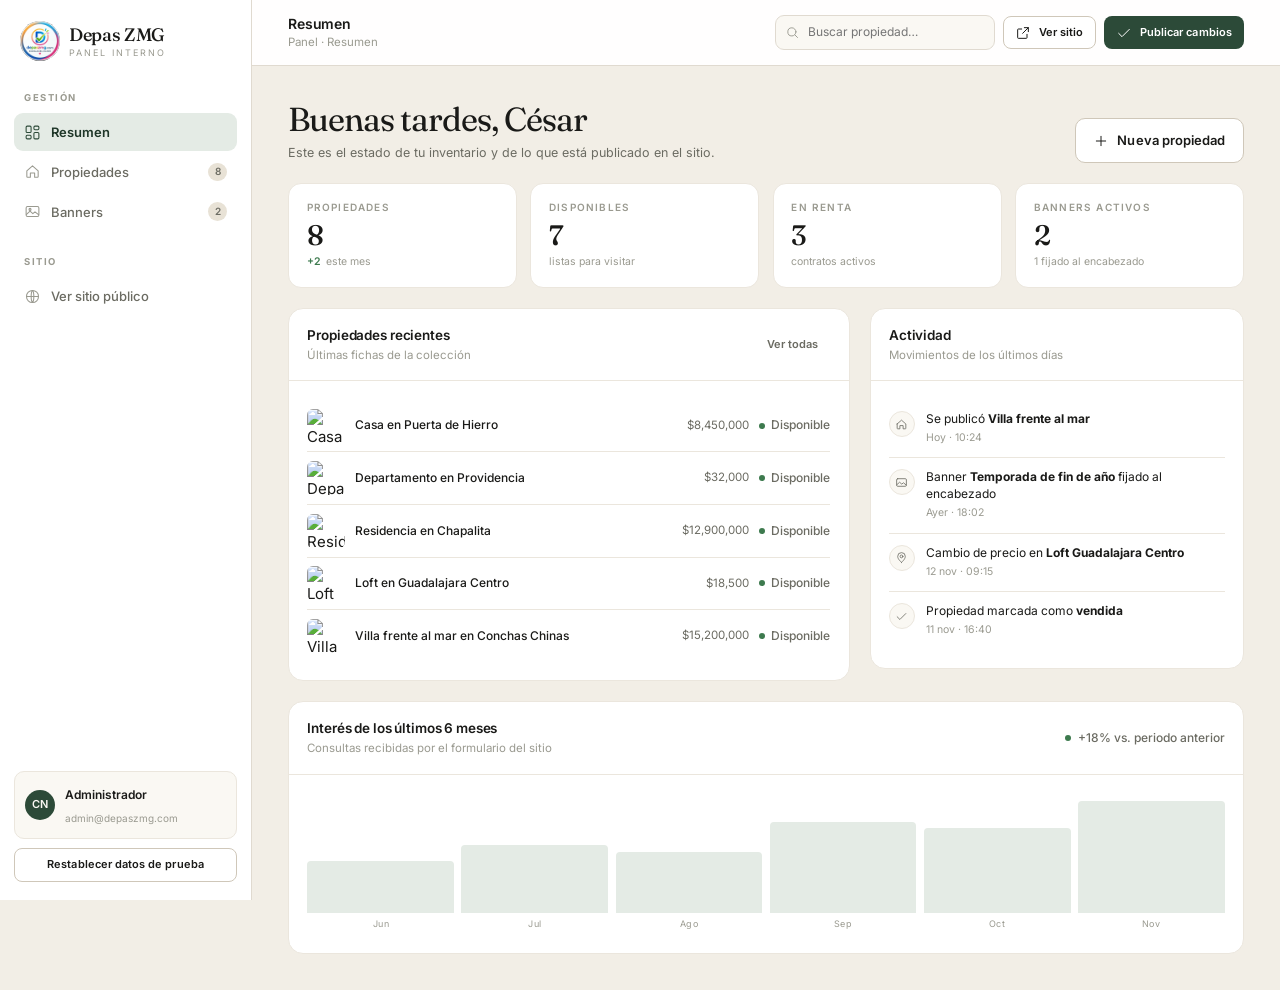
==== admin.html @ c32df0f4 "Rediseno editorial completo del sitio Depas ZMG - Nueva hoja de estilos editorial (design-system + c" ====
<!DOCTYPE html>
<html lang="es">
<head>
  <meta charset="UTF-8">
  <meta name="viewport" content="width=device-width, initial-scale=1.0">
  <title>Panel de administración — Depas ZMG</title>
  <meta name="robots" content="noindex">
  <meta name="theme-color" content="#F2EEE6">
  <link rel="icon" type="image/jpeg" href="assets/logo.jpeg">

  <link rel="preconnect" href="https://fonts.googleapis.com">
  <link rel="preconnect" href="https://fonts.gstatic.com" crossorigin>
  <link href="https://fonts.googleapis.com/css2?family=Fraunces:ital,opsz,wght@0,9..144,300..600;1,9..144,300..600&family=Inter:wght@300;400;500;600;700&display=swap" rel="stylesheet">

  <link rel="stylesheet" href="src/styles/design-system.css">
  <link rel="stylesheet" href="src/styles/components.css">
</head>
<body class="admin-body">

<div class="admin" id="admin">
  <button class="sidebar-scrim" id="sidebar-scrim" type="button" aria-label="Cerrar menú"></button>

  <aside class="sidebar">
    <div class="sidebar__brand">
      <a class="brand" href="index.html" aria-label="Depas ZMG, inicio">
        <img src="assets/logo.jpeg" alt="Logotipo Depas ZMG">
        <span class="brand__text">
          <span class="brand__name">Depas ZMG</span>
          <span class="brand__sub">Panel interno</span>
        </span>
      </a>
    </div>

    <div>
      <div class="sidebar__section-label">Gestión</div>
      <nav class="sidebar-nav" aria-label="Secciones del panel">
        <a class="sidebar-nav__link is-active" href="#resumen" data-view="resumen">
          <svg class="ico" viewBox="0 0 24 24" fill="none" stroke="currentColor" stroke-linecap="round" stroke-linejoin="round"><rect x="3" y="3" width="7" height="9" rx="1.5"/><rect x="14" y="3" width="7" height="5" rx="1.5"/><rect x="14" y="12" width="7" height="9" rx="1.5"/><rect x="3" y="16" width="7" height="5" rx="1.5"/></svg>
          Resumen
        </a>
        <a class="sidebar-nav__link" href="#propiedades" data-view="propiedades">
          <svg class="ico" viewBox="0 0 24 24" fill="none" stroke="currentColor" stroke-linecap="round" stroke-linejoin="round"><path d="M4 11 12 4l8 7v8a1 1 0 0 1-1 1h-4v-6H9v6H5a1 1 0 0 1-1-1v-8Z"/></svg>
          Propiedades
          <span class="sidebar-nav__badge" id="nav-count-props">8</span>
        </a>
        <a class="sidebar-nav__link" href="#banners" data-view="banners">
          <svg class="ico" viewBox="0 0 24 24" fill="none" stroke="currentColor" stroke-linecap="round" stroke-linejoin="round"><rect x="3" y="5" width="18" height="14" rx="2"/><path d="m3.5 16 5-4.5 4 3.5 3-2.5 5 4"/><circle cx="8.5" cy="9" r="1.4"/></svg>
          Banners
          <span class="sidebar-nav__badge" id="nav-count-banners">2</span>
        </a>
      </nav>
    </div>

    <div>
      <div class="sidebar__section-label">Sitio</div>
      <nav class="sidebar-nav" aria-label="Sitio público">
        <a class="sidebar-nav__link" href="index.html">
          <svg class="ico" viewBox="0 0 24 24" fill="none" stroke="currentColor" stroke-linecap="round" stroke-linejoin="round"><circle cx="12" cy="12" r="8.5"/><path d="M3.5 12h17M12 3.5c2.5 2.6 2.5 14.4 0 17-2.5-2.6-2.5-14.4 0-17Z"/></svg>
          Ver sitio público
        </a>
      </nav>
    </div>

    <div class="sidebar__foot">
      <div class="sidebar__user">
        <span class="sidebar__user-avatar">CN</span>
        <span>
          <span class="sidebar__user-name">Administrador</span>
          <span class="sidebar__user-mail">admin@depaszmg.com</span>
        </span>
      </div>
      <button class="btn btn--outline btn--sm btn--block" type="button" id="reset-data">Restablecer datos de prueba</button>
    </div>
  </aside>

  <div class="admin-main">
    <header class="topbar">
      <div class="topbar__left">
        <button class="sidebar-toggle" type="button" id="sidebar-toggle" aria-label="Abrir menú">
          <svg class="ico" viewBox="0 0 24 24" fill="none" stroke="currentColor" stroke-linecap="round"><path d="M4 7h16M4 12h16M4 17h16"/></svg>
        </button>
        <div>
          <div class="topbar__title" id="topbar-title">Resumen</div>
          <div class="topbar__crumb">Panel · <span id="topbar-crumb">Resumen</span></div>
        </div>
      </div>
      <div class="topbar__right">
        <label class="topbar__search">
          <svg class="ico" viewBox="0 0 24 24" fill="none" stroke="currentColor" stroke-linecap="round"><circle cx="11" cy="11" r="6.5"/><path d="m16 16 4 4"/></svg>
          <input type="search" id="global-search" placeholder="Buscar propiedad…" aria-label="Buscar propiedad">
        </label>
        <a class="btn btn--outline btn--sm" href="index.html">
          <svg class="ico" viewBox="0 0 24 24" fill="none" stroke="currentColor" stroke-linecap="round" stroke-linejoin="round"><path d="M14 4h6v6M20 4l-8.5 8.5"/><path d="M18 14v5a1 1 0 0 1-1 1H5a1 1 0 0 1-1-1V7a1 1 0 0 1 1-1h5"/></svg>
          <span class="btn__label">Ver sitio</span>
        </a>
        <button class="btn btn--primary btn--sm" type="button" id="publish-btn">
          <svg class="ico" viewBox="0 0 24 24" fill="none" stroke="currentColor" stroke-linecap="round" stroke-linejoin="round"><path d="M4 12.5 9 17.5 20 6.5"/></svg>
          <span class="btn__label">Publicar cambios</span>
        </button>
      </div>
    </header>

    <div class="admin-content">

      <!-- RESUMEN -->
      <section class="admin-view is-active" id="view-resumen">
        <div class="page-head">
          <div>
            <h1 class="page-head__title">Buenas tardes, César</h1>
            <p class="page-head__desc">Este es el estado de tu inventario y de lo que está publicado en el sitio.</p>
          </div>
          <div class="page-head__actions">
            <button class="btn btn--outline" type="button" data-open-property>
              <svg class="ico" viewBox="0 0 24 24" fill="none" stroke="currentColor" stroke-linecap="round"><path d="M12 5v14M5 12h14"/></svg>
              Nueva propiedad
            </button>
          </div>
        </div>

        <div class="kpis">
          <div class="kpi">
            <span class="kpi__label">Propiedades</span>
            <span class="kpi__value" id="kpi-total">8</span>
            <span class="kpi__meta"><span class="kpi__delta">+2</span> este mes</span>
          </div>
          <div class="kpi">
            <span class="kpi__label">Disponibles</span>
            <span class="kpi__value" id="kpi-disponibles">7</span>
            <span class="kpi__meta">listas para visitar</span>
          </div>
          <div class="kpi">
            <span class="kpi__label">En renta</span>
            <span class="kpi__value" id="kpi-renta">3</span>
            <span class="kpi__meta">contratos activos</span>
          </div>
          <div class="kpi">
            <span class="kpi__label">Banners activos</span>
            <span class="kpi__value" id="kpi-banners">2</span>
            <span class="kpi__meta" id="kpi-pinned">1 fijado al encabezado</span>
          </div>
        </div>

        <div class="admin-two-col">
          <div class="panel">
            <div class="panel__head">
              <div>
                <div class="panel__title">Propiedades recientes</div>
                <div class="panel__sub">Últimas fichas de la colección</div>
              </div>
              <button class="btn btn--ghost btn--sm" type="button" data-goto="propiedades">Ver todas</button>
            </div>
            <div class="panel__body">
              <div class="mini-list" id="resumen-props"></div>
            </div>
          </div>

          <div class="panel">
            <div class="panel__head">
              <div>
                <div class="panel__title">Actividad</div>
                <div class="panel__sub">Movimientos de los últimos días</div>
              </div>
            </div>
            <div class="panel__body">
              <div class="activity">
                <div class="activity__item">
                  <span class="activity__dot">
                    <svg class="ico" viewBox="0 0 24 24" fill="none" stroke="currentColor" stroke-linecap="round" stroke-linejoin="round"><path d="M4 11 12 4l8 7v8a1 1 0 0 1-1 1h-4v-6H9v6H5a1 1 0 0 1-1-1v-8Z"/></svg>
                  </span>
                  <div>
                    <div class="activity__text">Se publicó <strong>Villa frente al mar</strong></div>
                    <div class="activity__time">Hoy · 10:24</div>
                  </div>
                </div>
                <div class="activity__item">
                  <span class="activity__dot">
                    <svg class="ico" viewBox="0 0 24 24" fill="none" stroke="currentColor" stroke-linecap="round" stroke-linejoin="round"><rect x="3" y="5" width="18" height="14" rx="2"/><path d="m3.5 16 5-4.5 4 3.5 3-2.5 5 4"/></svg>
                  </span>
                  <div>
                    <div class="activity__text">Banner <strong>Temporada de fin de año</strong> fijado al encabezado</div>
                    <div class="activity__time">Ayer · 18:02</div>
                  </div>
                </div>
                <div class="activity__item">
                  <span class="activity__dot">
                    <svg class="ico" viewBox="0 0 24 24" fill="none" stroke="currentColor" stroke-linecap="round" stroke-linejoin="round"><path d="M12 21s7-5.5 7-11a7 7 0 1 0-14 0c0 5.5 7 11 7 11Z"/><circle cx="12" cy="10" r="2.6"/></svg>
                  </span>
                  <div>
                    <div class="activity__text">Cambio de precio en <strong>Loft Guadalajara Centro</strong></div>
                    <div class="activity__time">12 nov · 09:15</div>
                  </div>
                </div>
                <div class="activity__item">
                  <span class="activity__dot">
                    <svg class="ico" viewBox="0 0 24 24" fill="none" stroke="currentColor" stroke-linecap="round" stroke-linejoin="round"><path d="M4 12.5 9 17.5 20 6.5"/></svg>
                  </span>
                  <div>
                    <div class="activity__text">Propiedad marcada como <strong>vendida</strong></div>
                    <div class="activity__time">11 nov · 16:40</div>
                  </div>
                </div>
              </div>
            </div>
          </div>
        </div>

        <div class="panel">
          <div class="panel__head">
            <div>
              <div class="panel__title">Interés de los últimos 6 meses</div>
              <div class="panel__sub">Consultas recibidas por el formulario del sitio</div>
            </div>
            <span class="status status--disponible">+18% vs. periodo anterior</span>
          </div>
          <div class="panel__body">
            <div class="chart-wrap">
              <div class="chart" role="img" aria-label="Consultas por mes: junio 24, julio 31, agosto 28, septiembre 42, octubre 39, noviembre 51">
                <div class="chart__bar" style="height:47%"><span>Jun</span></div>
                <div class="chart__bar" style="height:61%"><span>Jul</span></div>
                <div class="chart__bar" style="height:55%"><span>Ago</span></div>
                <div class="chart__bar" style="height:82%"><span>Sep</span></div>
                <div class="chart__bar" style="height:76%"><span>Oct</span></div>
                <div class="chart__bar" style="height:100%"><span>Nov</span></div>
              </div>
            </div>
          </div>
        </div>
      </section>

      <!-- PROPIEDADES -->
      <section class="admin-view" id="view-propiedades">
        <div class="page-head">
          <div>
            <h1 class="page-head__title">Propiedades</h1>
            <p class="page-head__desc">Edita el estado y la etiqueta de cada ficha. Los cambios se reflejan en el sitio público.</p>
          </div>
          <div class="page-head__actions">
            <button class="btn btn--primary" type="button" data-open-property>
              <svg class="ico" viewBox="0 0 24 24" fill="none" stroke="currentColor" stroke-linecap="round"><path d="M12 5v14M5 12h14"/></svg>
              Nueva propiedad
            </button>
          </div>
        </div>

        <div class="panel">
          <div class="panel__head">
            <div class="table-tools">
              <div class="chips">
                <button class="chip is-active" type="button" data-prop-filter="todas">Todas</button>
                <button class="chip" type="button" data-prop-filter="venta">Venta</button>
                <button class="chip" type="button" data-prop-filter="renta">Renta</button>
                <button class="chip" type="button" data-prop-filter="disponible">Disponibles</button>
              </div>
            </div>
            <span class="panel__sub" id="props-count">8 propiedades</span>
          </div>
          <div class="panel__body panel__body--flush">
            <div class="table-wrap">
              <table class="table table--props">
                <thead>
                  <tr>
                    <th>Propiedad</th>
                    <th>Operación</th>
                    <th>Precio</th>
                    <th>Estado</th>
                    <th>Etiqueta</th>
                    <th style="text-align:right">Ficha</th>
                  </tr>
                </thead>
                <tbody id="props-table-body"></tbody>
              </table>
            </div>
          </div>
        </div>
      </section>

      <!-- BANNERS -->
      <section class="admin-view" id="view-banners">
        <div class="page-head">
          <div>
            <h1 class="page-head__title">Banners y encabezado público</h1>
            <p class="page-head__desc">Activa, etiqueta y fija banners. Solo un banner puede ocupar el encabezado del sitio al mismo tiempo.</p>
          </div>
          <div class="page-head__actions">
            <a class="btn btn--outline" href="index.html" target="_blank" rel="noopener">Ver encabezado actual</a>
          </div>
        </div>

        <div class="panel">
          <div class="panel__head">
            <div>
              <div class="panel__title">Nuevo banner</div>
              <div class="panel__sub">Se guarda como borrador inactivo hasta que lo actives</div>
            </div>
          </div>
          <div class="panel__body">
            <form id="banner-form">
              <div class="banner-form-grid">
                <label class="admin-field">
                  <span class="admin-label">Título</span>
                  <input class="input" type="text" id="banner-title" placeholder="Ej. Temporada de fin de año" required>
                </label>
                <label class="admin-field">
                  <span class="admin-label">Etiqueta</span>
                  <select class="select" id="banner-tag">
                    <option value="oferta">Oferta</option>
                    <option value="urgente">Urgente</option>
                    <option value="destacado">Destacado</option>
                  </select>
                </label>
                <label class="admin-field">
                  <span class="admin-label">Texto del enlace</span>
                  <input class="input" type="text" id="banner-cta" value="Ver propiedades">
                </label>
                <label class="admin-field admin-field--full">
                  <span class="admin-label">Subtítulo</span>
                  <input class="input" type="text" id="banner-subtitle" placeholder="Ej. Hasta 15% de descuento en propiedades seleccionadas">
                </label>
                <label class="admin-field admin-field--full">
                  <span class="admin-label">Imagen (URL)</span>
                  <input class="input" type="url" id="banner-image" placeholder="https://…">
                </label>
              </div>

              <div class="banner-form__foot">
                <div style="display:flex;gap:1.25rem;flex-wrap:wrap">
                  <label class="switch-row">
                    <span class="switch-wrap">
                      <input class="switch-input" type="checkbox" id="banner-active" checked>
                      <span class="switch"></span>
                    </span>
                    Activo
                  </label>
                  <label class="switch-row">
                    <span class="switch-wrap">
                      <input class="switch-input" type="checkbox" id="banner-pinned">
                      <span class="switch"></span>
                    </span>
                    Fijar al encabezado
                  </label>
                </div>
                <button class="btn btn--primary" type="submit">
                  <svg class="ico" viewBox="0 0 24 24" fill="none" stroke="currentColor" stroke-linecap="round"><path d="M12 5v14M5 12h14"/></svg>
                  Agregar banner
                </button>
              </div>
            </form>
          </div>
        </div>

        <div class="panel">
          <div class="panel__head">
            <div>
              <div class="panel__title">Banners de la campaña</div>
              <div class="panel__sub">El botón de encabezado sustituye al banner fijado actual</div>
            </div>
            <div class="table-tools">
              <div class="chips">
                <button class="chip is-active" type="button" data-banner-filter="todos">Todos</button>
                <button class="chip" type="button" data-banner-filter="activos">Activos</button>
                <button class="chip" type="button" data-banner-filter="inactivos">Inactivos</button>
              </div>
            </div>
          </div>
          <div class="panel__body">
            <div class="banner-list" id="banner-list"></div>
          </div>
        </div>
      </section>

    </div>
  </div>
</div>

<!-- MODAL NUEVA PROPIEDAD -->
<dialog class="modal" id="property-modal">
  <form method="dialog" id="property-form">
    <div class="modal__head">
      <div>
        <div class="modal__title">Nueva propiedad</div>
        <div class="modal__sub">Se agregará a la colección pública al guardar</div>
      </div>
      <button class="icon-btn" type="button" data-close-modal aria-label="Cerrar">
        <svg class="ico" viewBox="0 0 24 24" fill="none" stroke="currentColor" stroke-linecap="round"><path d="M6 6l12 12M18 6 6 18"/></svg>
      </button>
    </div>
    <div class="modal__body">
      <label class="admin-field admin-field--full">
        <span class="admin-label">Título</span>
        <input class="input" type="text" id="np-title" placeholder="Ej. Casa en Jardines del Moral" required>
      </label>
      <label class="admin-field">
        <span class="admin-label">Ciudad y estado</span>
        <input class="input" type="text" id="np-city" placeholder="Zapopan, Jalisco" required>
      </label>
      <label class="admin-field">
        <span class="admin-label">Colonia / zona</span>
        <input class="input" type="text" id="np-zone" placeholder="Jardines del Moral" required>
      </label>
      <label class="admin-field">
        <span class="admin-label">Operación</span>
        <select class="select" id="np-operation">
          <option value="venta">Venta</option>
          <option value="renta">Renta</option>
        </select>
      </label>
      <label class="admin-field">
        <span class="admin-label">Tipo</span>
        <select class="select" id="np-type">
          <option>Casa</option>
          <option>Departamento</option>
          <option>Loft</option>
          <option>Penthouse</option>
          <option>Villa</option>
          <option>Terreno</option>
        </select>
      </label>
      <label class="admin-field">
        <span class="admin-label">Precio (MXN)</span>
        <input class="input" type="number" id="np-price" min="0" step="1000" placeholder="4500000" required>
      </label>
      <label class="admin-field">
        <span class="admin-label">Etiqueta</span>
        <select class="select" id="np-tag">
          <option value="">Sin etiqueta</option>
          <option value="oferta">Oferta</option>
          <option value="urgente">Urgente</option>
          <option value="destacado">Destacado</option>
        </select>
      </label>
      <label class="admin-field">
        <span class="admin-label">Recámaras</span>
        <input class="input" type="number" id="np-beds" min="0" value="3">
      </label>
      <label class="admin-field">
        <span class="admin-label">Baños</span>
        <input class="input" type="number" id="np-baths" min="0" step="0.5" value="2">
      </label>
      <label class="admin-field">
        <span class="admin-label">Superficie (m²)</span>
        <input class="input" type="number" id="np-area" min="0" value="180">
      </label>
      <label class="admin-field admin-field--full">
        <span class="admin-label">Imagen principal (URL)</span>
        <input class="input" type="url" id="np-image" placeholder="https://images.unsplash.com/…">
      </label>
    </div>
    <div class="modal__foot">
      <button class="btn btn--outline" type="button" data-close-modal>Cancelar</button>
      <button class="btn btn--primary" type="submit">Guardar propiedad</button>
    </div>
  </form>
</dialog>

<div class="toast-stack" id="toasts" aria-live="polite"></div>

<script src="src/js/store.js"></script>
<script src="src/js/admin.js"></script>
</body>
</html>
---- src/styles/design-system.css ----
/* ===================================================================
   MODERN REAL ESTATE WEB APP — DESIGN SYSTEM
   Editorial · Warm · Architectural
   =================================================================== */

:root {
  /* ---------- PALETTE ---------- */
  /* Ink & neutrals */
  --ink: #1A1A18;
  --ink-soft: #2E2E2A;
  --ink-muted: #6B6B62;
  --ink-faint: #9A9A90;

  /* Warm paper backgrounds */
  --paper: #FAF8F3;
  --paper-alt: #F2EEE6;
  --paper-deep: #E8E2D6;
  --white: #FFFFFF;

  /* Forest — primary */
  --forest: #2C4A38;
  --forest-deep: #1E3628;
  --forest-soft: #3E5F4C;
  --forest-tint: #E4EBE5;

  /* Copper — accent */
  --copper: #B87348;
  --copper-deep: #9A5C36;
  --copper-tint: #F3E4D9;

  /* Sage — secondary */
  --sage: #9DAF98;
  --sage-tint: #E8EEE6;

  /* Status */
  --success: #3D7A4E;
  --success-tint: #E3F0E5;
  --alert: #B44A3A;
  --alert-tint: #F6E3DF;
  --warning: #C98A2E;
  --warning-tint: #FAEEDA;

  /* Lines */
  --line: #E0DAD0;
  --line-soft: #EBE6DD;
  --line-strong: #CFC7B9;

  /* ---------- TYPOGRAPHY ---------- */
  --font-display: 'Fraunces', 'Iowan Old Style', Georgia, serif;
  --font-sans: 'Inter', -apple-system, BlinkMacSystemFont, 'Segoe UI', Roboto, sans-serif;
  --font-mono: 'JetBrains Mono', 'SF Mono', monospace;

  /* Fluid type scale */
  --text-xs: 0.6875rem;    /* 11 */
  --text-sm: 0.8125rem;    /* 13 */
  --text-base: 0.9375rem;  /* 15 */
  --text-md: 1.0625rem;    /* 17 */
  --text-lg: 1.25rem;      /* 20 */
  --text-xl: 1.625rem;     /* 26 */
  --text-2xl: clamp(2rem, 3.5vw, 2.75rem);
  --text-3xl: clamp(2.75rem, 6vw, 4.5rem);
  --text-4xl: clamp(2.9rem, 6.6vw, 5.75rem);

  /* Weights */
  --w-light: 300;
  --w-regular: 400;
  --w-medium: 500;
  --w-semibold: 600;
  --w-bold: 700;
  --w-black: 900;

  /* Line heights */
  --lh-tight: 1.02;
  --lh-snug: 1.2;
  --lh-normal: 1.55;
  --lh-relaxed: 1.7;

  /* Letter spacing */
  --ls-tight: -0.03em;
  --ls-snug: -0.015em;
  --ls-normal: 0;
  --ls-wide: 0.08em;
  --ls-widest: 0.16em;

  /* ---------- SPACING ---------- */
  --space-1: 0.25rem;
  --space-2: 0.5rem;
  --space-3: 0.75rem;
  --space-4: 1rem;
  --space-5: 1.25rem;
  --space-6: 1.5rem;
  --space-8: 2rem;
  --space-10: 2.5rem;
  --space-12: 3rem;
  --space-16: 4rem;
  --space-20: 5rem;
  --space-24: 6rem;
  --space-32: 8rem;

  /* ---------- RADII ---------- */
  --radius-xs: 4px;
  --radius-sm: 8px;
  --radius-md: 12px;
  --radius-lg: 18px;
  --radius-xl: 24px;
  --radius-2xl: 32px;
  --radius-full: 999px;

  /* ---------- SHADOWS ---------- */
  --shadow-xs: 0 1px 2px rgba(26, 26, 24, 0.04);
  --shadow-sm: 0 2px 8px rgba(26, 26, 24, 0.05);
  --shadow-md: 0 8px 24px rgba(26, 26, 24, 0.07);
  --shadow-lg: 0 20px 50px rgba(26, 26, 24, 0.10);
  --shadow-float: 0 32px 80px rgba(26, 26, 24, 0.14);

  /* ---------- MOTION ---------- */
  --ease-out: cubic-bezier(0.22, 1, 0.36, 1);
  --ease-in-out: cubic-bezier(0.65, 0, 0.35, 1);
  --dur-fast: 160ms;
  --dur-base: 280ms;
  --dur-slow: 520ms;
  --dur-hero: 900ms;

  /* ---------- LAYOUT ---------- */
  --container: 1320px;
  --container-narrow: 1080px;
  --gutter: clamp(1.25rem, 4vw, 3rem);
  --header-h: 72px;
}

/* ==================== RESET ==================== */
*, *::before, *::after {
  box-sizing: border-box;
  margin: 0;
  padding: 0;
}

html {
  font-size: 100%;
  scroll-behavior: smooth;
  -webkit-text-size-adjust: 100%;
  text-rendering: optimizeLegibility;
  -webkit-font-smoothing: antialiased;
  -moz-osx-font-smoothing: grayscale;
}

body {
  font-family: var(--font-sans);
  font-size: var(--text-base);
  font-weight: var(--w-regular);
  line-height: var(--lh-normal);
  color: var(--ink);
  background: var(--paper);
  overflow-x: clip;
}

img, video, svg {
  display: block;
  max-width: 100%;
  height: auto;
}

button {
  font: inherit;
  color: inherit;
  background: none;
  border: none;
  cursor: pointer;
}

a {
  color: inherit;
  text-decoration: none;
}

input, select, textarea {
  font: inherit;
  color: inherit;
}

ul, ol { list-style: none; }

::selection {
  background: var(--copper);
  color: var(--paper);
}

::-webkit-scrollbar { width: 8px; height: 8px; }
::-webkit-scrollbar-track { background: var(--paper-alt); }
::-webkit-scrollbar-thumb {
  background: var(--line-strong);
  border-radius: var(--radius-full);
}
::-webkit-scrollbar-thumb:hover { background: var(--ink-muted); }

/* ==================== TYPOGRAPHY ==================== */
h1, h2, h3, h4, h5, h6 {
  font-family: var(--font-display);
  font-weight: var(--w-regular);
  line-height: var(--lh-snug);
  letter-spacing: var(--ls-snug);
  color: var(--ink);
}

h1 { font-size: var(--text-3xl); }
h2 { font-size: var(--text-2xl); }
h3 { font-size: var(--text-xl); }
h4 { font-size: var(--text-lg); }

p { max-width: 68ch; }

/* ==================== UTILITIES ==================== */
.container {
  width: 100%;
  max-width: var(--container);
  margin-inline: auto;
  padding-inline: var(--gutter);
}

.container--narrow {
  max-width: var(--container-narrow);
}

.sr-only {
  position: absolute;
  width: 1px; height: 1px;
  padding: 0; margin: -1px;
  overflow: hidden;
  clip: rect(0,0,0,0);
  white-space: nowrap;
  border: 0;
}

.eyebrow {
  display: inline-flex;
  align-items: center;
  gap: var(--space-2);
  font-family: var(--font-sans);
  font-size: var(--text-xs);
  font-weight: var(--w-semibold);
  letter-spacing: var(--ls-widest);
  text-transform: uppercase;
  color: var(--ink-muted);
}

.eyebrow::before {
  content: '';
  width: 24px;
  height: 1px;
  background: var(--copper);
}

.section {
  padding-block: clamp(3.5rem, 8vw, 7rem);
}

.section--tight {
  padding-block: clamp(2.5rem, 5vw, 4rem);
}

.divider {
  height: 1px;
  background: var(--line);
  border: 0;
}

/* Reveal on scroll */
.reveal {
  opacity: 0;
  transform: translateY(24px);
  transition:
    opacity var(--dur-slow) var(--ease-out),
    transform var(--dur-slow) var(--ease-out);
}

.reveal.is-visible {
  opacity: 1;
  transform: translateY(0);
}

@media (prefers-reduced-motion: reduce) {
  *, *::before, *::after {
    animation-duration: 0.01ms !important;
    transition-duration: 0.01ms !important;
    scroll-behavior: auto !important;
  }
  .reveal { opacity: 1; transform: none; }
}
---- src/styles/components.css ----
/* ===================================================================
   COMPONENTS — public site, admin app, property detail
   =================================================================== */

/* ==================== BUTTONS ==================== */
.btn {
  display: inline-flex;
  align-items: center;
  justify-content: center;
  gap: 0.5rem;
  font-family: var(--font-sans);
  font-size: var(--text-sm);
  font-weight: 600;
  letter-spacing: 0.005em;
  padding: 0.7rem 1.1rem;
  border-radius: 10px;
  border: 1px solid transparent;
  cursor: pointer;
  white-space: nowrap;
  transition: background var(--dur-fast) ease, color var(--dur-fast) ease,
    border-color var(--dur-fast) ease, transform var(--dur-fast) ease,
    box-shadow var(--dur-fast) ease;
}
.btn:active { transform: translateY(1px); }
.btn:focus-visible { outline: 2px solid var(--forest); outline-offset: 2px; }

.btn--primary { background: var(--forest); color: #fff; }
.btn--primary:hover { background: var(--forest-deep); }

.btn--ink { background: var(--ink); color: var(--paper); }
.btn--ink:hover { background: var(--ink-soft); }

.btn--copper { background: var(--copper); color: #fff; }
.btn--copper:hover { background: var(--copper-deep); }

.btn--outline { border-color: var(--line-strong); color: var(--ink); background: var(--white); }
.btn--outline:hover { border-color: var(--ink); }

.btn--ghost { color: var(--ink-muted); }
.btn--ghost:hover { color: var(--ink); background: var(--paper-alt); }

.btn--block { width: 100%; }
.btn--sm { padding: 0.45rem 0.7rem; font-size: var(--text-xs); border-radius: 8px; }
.btn--lg { padding: 0.9rem 1.5rem; font-size: var(--text-base); }

.btn .ico { width: 16px; height: 16px; flex: none; }

.ico { width: 18px; height: 18px; stroke-width: 1.5; flex: none; }

/* ==================== TAGS / STATUS ==================== */
.tag {
  display: inline-flex;
  align-items: center;
  gap: 0.3rem;
  padding: 0.28rem 0.55rem;
  border-radius: 6px;
  font-size: 10px;
  font-weight: 700;
  letter-spacing: 0.12em;
  text-transform: uppercase;
  line-height: 1.4;
  border: 1px solid transparent;
}
.tag--oferta { background: var(--copper); color: #fff; }
.tag--urgente { background: var(--alert); color: #fff; }
.tag--destacado { background: var(--forest); color: #fff; }
.tag--vendida { background: var(--ink); color: var(--paper); }
.tag--nueva { background: var(--warning-tint); color: #7a4d10; }
.tag--neutral { background: var(--paper-alt); color: var(--ink-muted); border-color: var(--line); }

.status {
  display: inline-flex;
  align-items: center;
  gap: 0.4rem;
  font-size: 12px;
  font-weight: 500;
  color: var(--ink-muted);
  white-space: nowrap;
}
.status::before {
  content: "";
  width: 6px;
  height: 6px;
  border-radius: 50%;
  background: var(--ink-faint);
}
.status--disponible::before { background: var(--success); }
.status--renta::before { background: var(--forest-soft); }
.status--vendida::before { background: var(--alert); }
.status--borrador::before { background: var(--ink-faint); }

/* ==================== PROMO BAR ==================== */
.promo-bar {
  background: var(--forest-deep);
  color: var(--paper);
  font-size: var(--text-xs);
  letter-spacing: 0.01em;
}
.promo-bar__inner {
  display: flex;
  align-items: center;
  justify-content: center;
  gap: 0.75rem;
  padding: 0.55rem var(--gutter);
  text-align: center;
  flex-wrap: wrap;
}
.promo-bar .tag { background: var(--copper); color: #fff; }
.promo-bar a { text-decoration: underline; text-underline-offset: 3px; opacity: 0.9; }
.promo-bar a:hover { opacity: 1; }

/* ==================== HEADER / NAV ==================== */
.site-header {
  position: sticky;
  top: 0;
  z-index: 60;
  background: rgba(250, 248, 243, 0.92);
  backdrop-filter: saturate(180%) blur(14px);
  border-bottom: 1px solid transparent;
  transition: border-color var(--dur-base) ease, background var(--dur-base) ease;
}
.site-header.is-scrolled { border-bottom-color: var(--line); }

.nav {
  display: flex;
  align-items: center;
  justify-content: space-between;
  gap: 1.5rem;
  height: var(--header-h);
}

.brand { display: inline-flex; align-items: center; gap: 0.65rem; flex: none; }
.brand img {
  width: 38px;
  height: 38px;
  object-fit: cover;
  clip-path: circle(37% at 50% 50%);
  transform: scale(1.42);
  flex: none;
}
.brand__text { display: flex; flex-direction: column; line-height: 1.05; }
.brand__name {
  font-family: var(--font-display);
  font-size: 18px;
  letter-spacing: -0.02em;
  font-weight: 500;
  color: var(--ink);
}
.brand__sub {
  font-size: 9px;
  letter-spacing: 0.22em;
  text-transform: uppercase;
  color: var(--ink-faint);
  margin-top: 3px;
}

.nav-links { display: flex; align-items: center; gap: 1.6rem; }
.nav-links a {
  font-size: 13px;
  font-weight: 500;
  color: var(--ink-muted);
  position: relative;
  padding-block: 0.4rem;
  transition: color var(--dur-fast) ease;
}
.nav-links a::after {
  content: "";
  position: absolute;
  left: 0;
  bottom: 0;
  width: 100%;
  height: 1px;
  background: var(--ink);
  transform: scaleX(0);
  transform-origin: left;
  transition: transform var(--dur-base) var(--ease-out);
}
.nav-links a:hover { color: var(--ink); }
.nav-links a:hover::after { transform: scaleX(1); }

.nav-actions { display: flex; align-items: center; gap: 0.6rem; flex: none; }
.nav-phone {
  display: inline-flex;
  align-items: center;
  gap: 0.45rem;
  font-size: 12.5px;
  font-weight: 500;
  color: var(--ink-muted);
  margin-right: 0.4rem;
}
.nav-phone:hover { color: var(--ink); }
.nav-phone .ico { width: 15px; height: 15px; }

.nav-toggle {
  display: none;
  width: 40px;
  height: 40px;
  align-items: center;
  justify-content: center;
  border: 1px solid var(--line);
  border-radius: 10px;
  background: var(--white);
}
.nav-toggle .ico { width: 20px; height: 20px; }

.mobile-panel {
  display: none;
  border-top: 1px solid var(--line);
  background: var(--paper);
  padding: 0.75rem var(--gutter) 1.25rem;
}
.mobile-panel.is-open { display: block; }
.mobile-panel a {
  display: flex;
  align-items: center;
  justify-content: space-between;
  padding: 0.85rem 0;
  border-bottom: 1px solid var(--line-soft);
  font-size: 14px;
  color: var(--ink-soft);
}
.mobile-panel .btn { margin-top: 1rem; }

/* ==================== HERO ==================== */
.hero {
  position: relative;
  padding-top: clamp(2rem, 5vw, 4rem);
  padding-bottom: clamp(2.5rem, 6vw, 5rem);
}
.hero__grid {
  display: grid;
  grid-template-columns: minmax(0, 1.02fr) minmax(0, 0.98fr);
  gap: clamp(2rem, 4vw, 4.5rem);
  align-items: center;
}
.hero__title {
  font-family: var(--font-display);
  font-size: var(--text-4xl);
  font-weight: 400;
  line-height: 0.98;
  letter-spacing: -0.035em;
  margin-top: 1.1rem;
  text-wrap: balance;
}
.hero__title em {
  font-style: italic;
  color: var(--forest);
}
.hero__lead {
  margin-top: 1.35rem;
  font-size: var(--text-md);
  line-height: 1.65;
  color: var(--ink-muted);
  max-width: 46ch;
}
.hero__meta {
  display: flex;
  align-items: center;
  gap: 1.5rem;
  margin-top: 1.75rem;
  flex-wrap: wrap;
}
.hero__meta-item { display: flex; flex-direction: column; gap: 0.1rem; }
.hero__meta-value {
  font-family: var(--font-display);
  font-size: 24px;
  font-weight: 500;
  letter-spacing: -0.02em;
}
.hero__meta-label {
  font-size: 10.5px;
  letter-spacing: 0.14em;
  text-transform: uppercase;
  color: var(--ink-faint);
}
.hero__meta-divider { width: 1px; height: 34px; background: var(--line); }

.hero__media { position: relative; }
.hero__media-frame {
  position: relative;
  overflow: hidden;
  border-radius: 22px;
  border: 1px solid var(--line);
  background: var(--paper-deep);
}
.hero__media-frame img {
  width: 100%;
  height: clamp(400px, 56vh, 600px);
  object-fit: cover;
  transition: transform 1.2s var(--ease-out);
}
.hero__media-frame:hover img { transform: scale(1.02); }
.hero__media-label {
  position: absolute;
  top: 1rem;
  left: 1rem;
  background: rgba(250, 248, 243, 0.94);
  border: 1px solid rgba(224, 218, 208, 0.8);
  padding: 0.4rem 0.7rem;
  border-radius: 999px;
  font-size: 10px;
  letter-spacing: 0.14em;
  text-transform: uppercase;
  font-weight: 600;
  color: var(--ink);
}
.hero__float {
  position: absolute;
  left: 1.25rem;
  bottom: 1.25rem;
  right: 1.25rem;
  display: flex;
  align-items: center;
  gap: 0.9rem;
  padding: 0.9rem;
  border-radius: 14px;
  background: rgba(255, 255, 255, 0.96);
  backdrop-filter: blur(10px);
  border: 1px solid rgba(224, 218, 208, 0.9);
  box-shadow: var(--shadow-md);
}
.hero__float img {
  width: 74px;
  height: 62px;
  object-fit: cover;
  border-radius: 9px;
  flex: none;
}
.hero__float-body { min-width: 0; flex: 1; }
.hero__float-eyebrow {
  font-size: 9px;
  letter-spacing: 0.12em;
  text-transform: uppercase;
  color: var(--copper);
  font-weight: 700;
  white-space: nowrap;
  overflow: hidden;
  text-overflow: ellipsis;
}
.hero__float-title {
  font-size: 13.5px;
  font-weight: 600;
  margin-top: 2px;
  overflow: hidden;
  display: -webkit-box;
  -webkit-line-clamp: 2;
  -webkit-box-orient: vertical;
}
.hero__float-price { font-size: 12.5px; color: var(--ink-muted); margin-top: 1px; }
.hero__float-arrow {
  width: 34px;
  height: 34px;
  border-radius: 50%;
  border: 1px solid var(--line);
  display: grid;
  place-items: center;
  color: var(--ink);
  flex: none;
  transition: background var(--dur-fast) ease, color var(--dur-fast) ease;
}
.hero__float:hover .hero__float-arrow { background: var(--ink); color: var(--paper); }

/* search card */
.search-card {
  margin-top: 2rem;
  background: var(--white);
  border: 1px solid var(--line);
  border-radius: 16px;
  box-shadow: var(--shadow-sm);
  overflow: hidden;
}
.search-tabs {
  display: flex;
  gap: 0.25rem;
  padding: 0.5rem 0.55rem 0;
  border-bottom: 1px solid var(--line-soft);
}
.search-tab {
  padding: 0.55rem 0.9rem 0.7rem;
  font-size: 12.5px;
  font-weight: 600;
  color: var(--ink-faint);
  border-bottom: 2px solid transparent;
  margin-bottom: -1px;
  transition: color var(--dur-fast) ease, border-color var(--dur-fast) ease;
}
.search-tab:hover { color: var(--ink-soft); }
.search-tab.is-active { color: var(--ink); border-bottom-color: var(--forest); }

.search-body { display: grid; gap: 0.6rem; padding: 0.8rem; }
.search-fields { display: grid; grid-template-columns: 1.2fr 1fr 1fr; gap: 0.5rem; }
.field {
  display: flex;
  flex-direction: column;
  gap: 0.15rem;
  padding: 0.55rem 0.7rem;
  border: 1px solid var(--line-soft);
  border-radius: 10px;
  background: var(--paper);
  transition: border-color var(--dur-fast) ease, background var(--dur-fast) ease;
  min-width: 0;
}
.field:focus-within { border-color: var(--forest); background: var(--white); }
.field__label {
  font-size: 9px;
  letter-spacing: 0.14em;
  text-transform: uppercase;
  color: var(--ink-faint);
  font-weight: 600;
}
.field__control {
  border: 0;
  background: transparent;
  font-size: 13px;
  font-weight: 500;
  color: var(--ink);
  width: 100%;
  padding: 0;
  outline: none;
}
select.field__control { appearance: none; cursor: pointer; }
.field__control::placeholder { color: var(--ink-faint); font-weight: 400; }

.search-actions { display: flex; align-items: center; justify-content: space-between; gap: 0.75rem; padding: 0 0.15rem 0.1rem; }
.search-hint { font-size: 11px; color: var(--ink-faint); }
.search-hint strong { color: var(--ink-soft); font-weight: 600; }

/* ==================== STATS STRIP ==================== */
.stats-strip {
  border-top: 1px solid var(--line);
  border-bottom: 1px solid var(--line);
}
.stats-strip__grid { display: grid; grid-template-columns: repeat(4, 1fr); }
.stat-cell {
  padding: 1.5rem 1.25rem;
  border-right: 1px solid var(--line-soft);
  display: flex;
  flex-direction: column;
  gap: 0.3rem;
}
.stat-cell:last-child { border-right: 0; }
.stat-cell__value {
  font-family: var(--font-display);
  font-size: clamp(1.6rem, 2.4vw, 2.1rem);
  font-weight: 500;
  letter-spacing: -0.025em;
  line-height: 1;
}
.stat-cell__label {
  font-size: 10.5px;
  letter-spacing: 0.13em;
  text-transform: uppercase;
  color: var(--ink-faint);
}

/* ==================== SECTION HEAD ==================== */
.section-head {
  display: flex;
  align-items: flex-end;
  justify-content: space-between;
  gap: 2rem;
  margin-bottom: clamp(1.75rem, 3vw, 2.75rem);
}
.section-head__title {
  font-family: var(--font-display);
  font-size: var(--text-2xl);
  font-weight: 400;
  letter-spacing: -0.03em;
  line-height: 1.05;
  margin-top: 0.6rem;
  text-wrap: balance;
}
.section-head__desc {
  margin-top: 0.7rem;
  color: var(--ink-muted);
  font-size: var(--text-sm);
  max-width: 52ch;
}
.section-head__link {
  display: inline-flex;
  align-items: center;
  gap: 0.4rem;
  font-size: 12.5px;
  font-weight: 600;
  padding-bottom: 0.2rem;
  border-bottom: 1px solid var(--line-strong);
  transition: border-color var(--dur-fast) ease, gap var(--dur-fast) ease;
  white-space: nowrap;
}
.section-head__link:hover { border-color: var(--ink); gap: 0.6rem; }

/* ==================== FILTER CHIPS ==================== */
.chips { display: flex; flex-wrap: wrap; gap: 0.4rem; }
.chip {
  padding: 0.42rem 0.8rem;
  border-radius: 999px;
  border: 1px solid var(--line);
  background: transparent;
  font-size: 12px;
  font-weight: 500;
  color: var(--ink-muted);
  transition: all var(--dur-fast) ease;
}
.chip:hover { border-color: var(--line-strong); color: var(--ink); }
.chip.is-active { background: var(--ink); border-color: var(--ink); color: var(--paper); }

/* ==================== PROPERTY CARD ==================== */
.listing-grid {
  display: grid;
  grid-template-columns: repeat(auto-fill, minmax(310px, 1fr));
  gap: clamp(1rem, 1.8vw, 1.5rem);
}
.p-card {
  display: flex;
  flex-direction: column;
  background: var(--white);
  border: 1px solid var(--line-soft);
  border-radius: 16px;
  overflow: hidden;
  transition: border-color var(--dur-base) ease, transform var(--dur-base) var(--ease-out),
    box-shadow var(--dur-base) ease;
}
.p-card:hover {
  border-color: var(--line-strong);
  transform: translateY(-3px);
  box-shadow: var(--shadow-md);
}
.p-card__media {
  position: relative;
  aspect-ratio: 4 / 3;
  overflow: hidden;
  background: var(--paper-deep);
}
.p-card__media img {
  width: 100%;
  height: 100%;
  object-fit: cover;
  transition: transform 0.9s var(--ease-out);
}
.p-card:hover .p-card__media img { transform: scale(1.045); }
.p-card__tags {
  position: absolute;
  top: 0.7rem;
  left: 0.7rem;
  display: flex;
  gap: 0.35rem;
  flex-wrap: wrap;
}
.p-card__fav {
  position: absolute;
  top: 0.7rem;
  right: 0.7rem;
  width: 32px;
  height: 32px;
  border-radius: 50%;
  background: rgba(255, 255, 255, 0.92);
  display: grid;
  place-items: center;
  color: var(--ink-soft);
  transition: background var(--dur-fast) ease, color var(--dur-fast) ease;
}
.p-card__fav:hover { background: #fff; color: var(--alert); }
.p-card__fav.is-saved { background: var(--alert); color: #fff; }
.p-card__fav .ico { width: 15px; height: 15px; }
.p-card__status {
  position: absolute;
  bottom: 0.7rem;
  left: 0.7rem;
  background: rgba(250, 248, 243, 0.95);
  padding: 0.28rem 0.55rem;
  border-radius: 6px;
}
.p-card__body { padding: 1rem 1.1rem 1.1rem; display: flex; flex-direction: column; flex: 1; }
.p-card__kicker {
  font-size: 9.5px;
  letter-spacing: 0.15em;
  text-transform: uppercase;
  color: var(--ink-faint);
  font-weight: 600;
}
.p-card__title {
  font-family: var(--font-display);
  font-size: 18px;
  font-weight: 500;
  letter-spacing: -0.02em;
  line-height: 1.25;
  margin-top: 0.3rem;
}
.p-card__title a:hover { text-decoration: underline; text-decoration-thickness: 1px; text-underline-offset: 3px; }
.p-card__location {
  font-size: 12px;
  color: var(--ink-muted);
  margin-top: 0.25rem;
  display: flex;
  align-items: center;
  gap: 0.3rem;
}
.p-card__location .ico { width: 13px; height: 13px; color: var(--ink-faint); }
.p-card__specs {
  display: flex;
  gap: 0.85rem;
  flex-wrap: wrap;
  margin-top: 0.85rem;
  padding-top: 0.8rem;
  border-top: 1px solid var(--line-soft);
  font-size: 12px;
  color: var(--ink-muted);
}
.p-card__spec { display: inline-flex; align-items: center; gap: 0.3rem; }
.p-card__spec .ico { width: 14px; height: 14px; color: var(--ink-faint); }
.p-card__foot {
  display: flex;
  align-items: flex-end;
  justify-content: space-between;
  gap: 1rem;
  margin-top: 1rem;
  padding-top: 0.85rem;
  border-top: 1px solid var(--line-soft);
}
.p-card__price {
  font-family: var(--font-display);
  font-size: 20px;
  font-weight: 500;
  letter-spacing: -0.025em;
  line-height: 1;
}
.p-card__price small { font-family: var(--font-sans); font-size: 11px; font-weight: 400; color: var(--ink-faint); }
.p-card__cta {
  font-size: 11.5px;
  font-weight: 600;
  display: inline-flex;
  align-items: center;
  gap: 0.3rem;
  color: var(--ink-muted);
  transition: color var(--dur-fast) ease, gap var(--dur-fast) ease;
}
.p-card__cta:hover { color: var(--ink); gap: 0.5rem; }

.empty-state {
  border: 1px dashed var(--line-strong);
  border-radius: 16px;
  padding: 3.5rem 1.5rem;
  text-align: center;
  color: var(--ink-muted);
  background: var(--paper-alt);
}
.empty-state__title { font-family: var(--font-display); font-size: 22px; color: var(--ink); }
.empty-state p { margin: 0.5rem auto 1.25rem; font-size: 13px; max-width: 40ch; }

/* ==================== ZONES / BENTO ==================== */
.zones {
  display: grid;
  grid-template-columns: 1.4fr 0.85fr 0.85fr;
  grid-template-rows: repeat(2, minmax(170px, 1fr));
  gap: 10px;
}
.zone {
  position: relative;
  overflow: hidden;
  border-radius: 16px;
  background: var(--ink);
  display: block;
}
.zone--tall { grid-row: span 2; }
.zone img {
  width: 100%;
  height: 100%;
  object-fit: cover;
  opacity: 0.88;
  transition: transform 1s var(--ease-out), opacity var(--dur-base) ease;
}
.zone:hover img { transform: scale(1.04); opacity: 0.75; }
.zone__content {
  position: absolute;
  inset: auto 0 0 0;
  padding: 1.1rem;
  color: #fff;
  background: linear-gradient(to top, rgba(18, 18, 16, 0.78), rgba(18, 18, 16, 0));
}
.zone__name {
  font-family: var(--font-display);
  font-size: 19px;
  letter-spacing: -0.02em;
  font-weight: 500;
}
.zone__count { font-size: 11px; letter-spacing: 0.08em; text-transform: uppercase; opacity: 0.75; margin-top: 2px; }
.zone--tall .zone__name { font-size: clamp(24px, 3vw, 34px); }
.zone--tall .zone__content { padding: 1.5rem; }

/* ==================== VALUES / FEATURES ==================== */
.split {
  display: grid;
  grid-template-columns: minmax(0, 0.9fr) minmax(0, 1.1fr);
  gap: clamp(2rem, 5vw, 5rem);
  align-items: start;
}
.split__aside { position: sticky; top: calc(var(--header-h) + 2rem); }
.split__title {
  font-family: var(--font-display);
  font-size: var(--text-2xl);
  font-weight: 400;
  letter-spacing: -0.03em;
  line-height: 1.05;
  margin-top: 0.7rem;
  text-wrap: balance;
}
.split__lead { margin-top: 1rem; color: var(--ink-muted); font-size: var(--text-sm); line-height: 1.7; max-width: 42ch; }
.split__link { margin-top: 1.5rem; display: inline-flex; }

.value-list { display: flex; flex-direction: column; }
.value-item {
  display: grid;
  grid-template-columns: 44px 1fr;
  gap: 1.1rem;
  padding: 1.5rem 0;
  border-top: 1px solid var(--line);
}
.value-item:last-child { border-bottom: 1px solid var(--line); }
.value-item__num {
  font-family: var(--font-display);
  font-size: 15px;
  color: var(--copper);
  letter-spacing: 0.02em;
  padding-top: 3px;
}
.value-item__title { font-size: 15px; font-weight: 600; letter-spacing: -0.01em; }
.value-item__text { font-size: 13px; color: var(--ink-muted); margin-top: 0.35rem; line-height: 1.65; max-width: 52ch; }

/* ==================== CTA BAND ==================== */
.cta-band {
  background: var(--forest-deep);
  border-radius: 22px;
  overflow: hidden;
  display: grid;
  grid-template-columns: 1.15fr 0.85fr;
  align-items: stretch;
  color: var(--paper);
}
.cta-band__body {
  padding: clamp(2rem, 4vw, 3.5rem);
  display: flex;
  flex-direction: column;
  justify-content: center;
  align-items: flex-start;
}
.cta-band .eyebrow { color: rgba(250, 248, 243, 0.6); }
.cta-band .eyebrow::before { background: var(--copper); }
.cta-band__title {
  font-family: var(--font-display);
  font-size: clamp(1.9rem, 3.4vw, 2.9rem);
  font-weight: 400;
  letter-spacing: -0.03em;
  line-height: 1.05;
  margin-top: 0.85rem;
  color: var(--paper);
  text-wrap: balance;
}
.cta-band__text { margin-top: 0.9rem; font-size: 13.5px; line-height: 1.7; color: rgba(250, 248, 243, 0.72); max-width: 44ch; }
.cta-band__actions { display: flex; gap: 0.6rem; margin-top: 1.6rem; flex-wrap: wrap; }
.cta-band__actions .btn--outline { background: transparent; border-color: rgba(250, 248, 243, 0.28); color: var(--paper); }
.cta-band__actions .btn--outline:hover { border-color: var(--paper); }
.cta-band__media { position: relative; min-height: 260px; }
.cta-band__media img { position: absolute; inset: 0; width: 100%; height: 100%; object-fit: cover; }

/* ==================== FOOTER ==================== */
.site-footer {
  margin-top: clamp(3rem, 7vw, 6rem);
  background: var(--paper-alt);
  border-top: 1px solid var(--line);
  padding-block: clamp(2.5rem, 5vw, 4rem) 1.75rem;
}
.footer-grid {
  display: grid;
  grid-template-columns: 1.4fr 1fr 1fr 1.2fr;
  gap: 2.5rem;
}
.footer-brand__desc { font-size: 12.5px; color: var(--ink-muted); line-height: 1.7; margin-top: 1rem; max-width: 30ch; }
.footer-col__title {
  font-size: 10px;
  letter-spacing: 0.16em;
  text-transform: uppercase;
  color: var(--ink-faint);
  font-weight: 700;
  margin-bottom: 0.9rem;
}
.footer-col a, .footer-col li {
  display: block;
  font-size: 12.5px;
  color: var(--ink-soft);
  padding-block: 0.3rem;
  transition: color var(--dur-fast) ease;
}
.footer-col a:hover { color: var(--copper-deep); }
.footer-contact__item { display: flex; gap: 0.5rem; align-items: flex-start; font-size: 12.5px; color: var(--ink-soft); padding-block: 0.3rem; }
.footer-contact__item .ico { width: 15px; height: 15px; color: var(--ink-faint); margin-top: 2px; }
.footer-bottom {
  display: flex;
  align-items: center;
  justify-content: space-between;
  gap: 1rem;
  flex-wrap: wrap;
  margin-top: 2.5rem;
  padding-top: 1.25rem;
  border-top: 1px solid var(--line);
  font-size: 11.5px;
  color: var(--ink-faint);
}
.footer-bottom a { color: var(--ink-muted); }
.footer-bottom a:hover { color: var(--ink); }

/* ==================== PAGE HEADER (inner pages) ==================== */
.page-intro { padding-block: clamp(2rem, 4vw, 3.5rem) clamp(1.5rem, 3vw, 2.5rem); }
.crumbs { display: flex; align-items: center; gap: 0.45rem; font-size: 11.5px; color: var(--ink-faint); }
.crumbs a:hover { color: var(--ink); }
.crumbs .ico { width: 12px; height: 12px; }
.page-intro__title {
  font-family: var(--font-display);
  font-size: var(--text-3xl);
  font-weight: 400;
  letter-spacing: -0.035em;
  line-height: 1.02;
  margin-top: 0.9rem;
  text-wrap: balance;
}
.page-intro__lead { margin-top: 0.9rem; color: var(--ink-muted); font-size: var(--text-sm); max-width: 58ch; line-height: 1.7; }

/* ==================== PROPERTY DETAIL ==================== */
.pd-gallery {
  display: grid;
  grid-template-columns: 2fr 1fr;
  grid-template-rows: repeat(2, 1fr);
  gap: 10px;
  height: clamp(380px, 52vw, 560px);
}
.pd-gallery__item { overflow: hidden; border-radius: 14px; background: var(--paper-deep); position: relative; }
.pd-gallery__item:first-child { grid-row: span 2; border-radius: 18px; }
.pd-gallery__item img { width: 100%; height: 100%; object-fit: cover; transition: transform 0.9s var(--ease-out); }
.pd-gallery__item:hover img { transform: scale(1.03); }
.pd-gallery__more {
  position: absolute;
  inset: 0;
  background: rgba(18, 18, 16, 0.45);
  color: #fff;
  display: grid;
  place-items: center;
  font-size: 12px;
  font-weight: 600;
  letter-spacing: 0.04em;
  cursor: pointer;
  transition: background var(--dur-fast) ease;
}
.pd-gallery__more:hover { background: rgba(18, 18, 16, 0.6); }

.pd-layout {
  display: grid;
  grid-template-columns: minmax(0, 1fr) 360px;
  gap: clamp(2rem, 4vw, 3.5rem);
  align-items: start;
  padding-block: clamp(2rem, 4vw, 3rem) clamp(3rem, 6vw, 5rem);
}
.pd-main > * + * { margin-top: 2.25rem; }
.pd-head { display: flex; align-items: flex-start; justify-content: space-between; gap: 2rem; flex-wrap: wrap; }
.pd-head__title {
  font-family: var(--font-display);
  font-size: clamp(1.9rem, 3.2vw, 2.6rem);
  font-weight: 400;
  letter-spacing: -0.03em;
  line-height: 1.05;
  margin-top: 0.45rem;
  text-wrap: balance;
}
.pd-head__loc { display: flex; align-items: center; gap: 0.35rem; font-size: 13px; color: var(--ink-muted); margin-top: 0.6rem; }
.pd-head__loc .ico { width: 14px; height: 14px; color: var(--ink-faint); }
.pd-price { text-align: right; }
.pd-price__value {
  font-family: var(--font-display);
  font-size: clamp(1.5rem, 2.4vw, 1.9rem);
  font-weight: 500;
  letter-spacing: -0.03em;
  line-height: 1;
}
.pd-price__note { font-size: 11px; color: var(--ink-faint); margin-top: 0.35rem; }

.spec-grid {
  display: grid;
  grid-template-columns: repeat(4, 1fr);
  gap: 1px;
  background: var(--line);
  border: 1px solid var(--line);
  border-radius: 14px;
  overflow: hidden;
}
.spec-grid__item { background: var(--white); padding: 1rem 1.1rem; display: flex; flex-direction: column; gap: 0.25rem; }
.spec-grid__label { font-size: 10px; letter-spacing: 0.12em; text-transform: uppercase; color: var(--ink-faint); font-weight: 600; }
.spec-grid__value { font-size: 15px; font-weight: 500; letter-spacing: -0.01em; }

.prose h2, .block-title {
  font-family: var(--font-display);
  font-size: 22px;
  font-weight: 500;
  letter-spacing: -0.02em;
  margin-bottom: 0.75rem;
}
.prose p { font-size: 13.5px; line-height: 1.8; color: var(--ink-muted); }
.prose p + p { margin-top: 0.9rem; }

.amenities { display: grid; grid-template-columns: repeat(2, 1fr); gap: 0.55rem 1.5rem; }
.amenity { display: flex; align-items: center; gap: 0.55rem; font-size: 13px; color: var(--ink-soft); padding-block: 0.3rem; }
.amenity .ico { width: 15px; height: 15px; color: var(--forest); }

.pd-aside { position: sticky; top: calc(var(--header-h) + 1.5rem); display: flex; flex-direction: column; gap: 1rem; }
.agent-card { background: var(--white); border: 1px solid var(--line); border-radius: 16px; padding: 1.4rem; box-shadow: var(--shadow-sm); }
.agent-card__head { display: flex; align-items: center; gap: 0.8rem; padding-bottom: 1rem; border-bottom: 1px solid var(--line-soft); }
.agent-card__avatar {
  width: 46px; height: 46px; border-radius: 50%;
  background: var(--forest-tint); color: var(--forest-deep);
  display: grid; place-items: center;
  font-family: var(--font-display); font-size: 17px; font-weight: 500;
  flex: none;
}
.agent-card__name { font-size: 14px; font-weight: 600; }
.agent-card__role { font-size: 11.5px; color: var(--ink-faint); margin-top: 1px; }
.agent-card__form { display: flex; flex-direction: column; gap: 0.55rem; padding-top: 1rem; }

.input, .select, .textarea {
  width: 100%;
  border: 1px solid var(--line);
  background: var(--white);
  border-radius: 9px;
  padding: 0.6rem 0.75rem;
  font-size: 12.5px;
  color: var(--ink);
  outline: none;
  transition: border-color var(--dur-fast) ease, box-shadow var(--dur-fast) ease;
}
.input::placeholder, .textarea::placeholder { color: var(--ink-faint); }
.input:focus, .select:focus, .textarea:focus {
  border-color: var(--forest);
  box-shadow: 0 0 0 3px rgba(44, 74, 56, 0.1);
}
.textarea { resize: vertical; min-height: 84px; }
.select { appearance: none; background-image: url("data:image/svg+xml,%3Csvg xmlns='http://www.w3.org/2000/svg' width='12' height='12' viewBox='0 0 24 24' fill='none' stroke='%236B6B62' stroke-width='2'%3E%3Cpath d='M6 9l6 6 6-6'/%3E%3C/svg%3E"); background-repeat: no-repeat; background-position: right 0.65rem center; padding-right: 1.9rem; cursor: pointer; }

.form-note { font-size: 10.5px; color: var(--ink-faint); line-height: 1.5; text-align: center; }

.agent-card__contact { display: flex; gap: 0.5rem; padding-top: 0.9rem; margin-top: 0.9rem; border-top: 1px solid var(--line-soft); }
.agent-card__contact .btn { flex: 1; }

.similar { padding-block: clamp(2.5rem, 5vw, 4rem); border-top: 1px solid var(--line); }

/* ==================== ADMIN APP SHELL ==================== */
.admin-body { background: var(--paper-alt); }

.admin {
  display: grid;
  grid-template-columns: 252px minmax(0, 1fr);
  min-height: 100vh;
}
.sidebar {
  position: sticky;
  top: 0;
  height: 100vh;
  background: var(--white);
  border-right: 1px solid var(--line);
  display: flex;
  flex-direction: column;
  padding: 1.15rem 0.9rem;
  gap: 1.5rem;
  overflow-y: auto;
  z-index: 70;
}
.sidebar__brand { padding: 0.25rem 0.4rem 0; }
.sidebar__section-label {
  font-size: 9.5px;
  letter-spacing: 0.16em;
  text-transform: uppercase;
  color: var(--ink-faint);
  font-weight: 700;
  padding: 0 0.6rem;
  margin-bottom: 0.5rem;
}
.sidebar-nav { display: flex; flex-direction: column; gap: 2px; }
.sidebar-nav__link {
  display: flex;
  align-items: center;
  gap: 0.65rem;
  padding: 0.55rem 0.6rem;
  border-radius: 9px;
  font-size: 13px;
  font-weight: 500;
  color: var(--ink-muted);
  transition: background var(--dur-fast) ease, color var(--dur-fast) ease;
}
.sidebar-nav__link .ico { width: 17px; height: 17px; color: var(--ink-faint); transition: color var(--dur-fast) ease; }
.sidebar-nav__link:hover { background: var(--paper); color: var(--ink); }
.sidebar-nav__link:hover .ico { color: var(--ink-soft); }
.sidebar-nav__link.is-active { background: var(--forest-tint); color: var(--forest-deep); font-weight: 600; }
.sidebar-nav__link.is-active .ico { color: var(--forest); }
.sidebar-nav__badge {
  margin-left: auto;
  font-size: 10px;
  font-weight: 600;
  background: var(--paper-deep);
  color: var(--ink-muted);
  border-radius: 999px;
  padding: 0.1rem 0.4rem;
}
.sidebar-nav__link.is-active .sidebar-nav__badge { background: var(--white); color: var(--forest); }

.sidebar__foot { margin-top: auto; display: flex; flex-direction: column; gap: 0.6rem; }
.sidebar__user {
  display: flex;
  align-items: center;
  gap: 0.6rem;
  padding: 0.6rem;
  border: 1px solid var(--line-soft);
  border-radius: 10px;
  background: var(--paper);
}
.sidebar__user-avatar {
  width: 30px; height: 30px; border-radius: 50%;
  background: var(--forest); color: var(--paper);
  display: grid; place-items: center;
  font-size: 11px; font-weight: 600; flex: none;
}
.sidebar__user-name { font-size: 12px; font-weight: 600; line-height: 1.2; }
.sidebar__user-mail { font-size: 10px; color: var(--ink-faint); margin-top: 1px; }

.admin-main { min-width: 0; display: flex; flex-direction: column; }

.topbar {
  position: sticky;
  top: 0;
  z-index: 50;
  background: rgba(255, 255, 255, 0.94);
  backdrop-filter: blur(12px);
  border-bottom: 1px solid var(--line);
  display: flex;
  align-items: center;
  justify-content: space-between;
  gap: 1rem;
  padding: 0.8rem clamp(1rem, 3vw, 2.25rem);
  min-height: 64px;
}
.topbar__left { display: flex; align-items: center; gap: 0.75rem; min-width: 0; }
.topbar__title { font-size: 14px; font-weight: 600; letter-spacing: -0.01em; white-space: nowrap; }
.topbar__crumb { font-size: 11.5px; color: var(--ink-faint); }
.topbar__right { display: flex; align-items: center; gap: 0.5rem; flex: none; }
.topbar__search {
  position: relative;
  display: flex;
  align-items: center;
}
.topbar__search .ico { position: absolute; left: 0.65rem; width: 15px; height: 15px; color: var(--ink-faint); pointer-events: none; }
.topbar__search input {
  border: 1px solid var(--line);
  background: var(--paper);
  border-radius: 9px;
  padding: 0.45rem 0.7rem 0.45rem 2rem;
  font-size: 12px;
  width: 220px;
  outline: none;
  transition: border-color var(--dur-fast) ease, width var(--dur-fast) ease;
}
.topbar__search input:focus { border-color: var(--forest); background: var(--white); }

.sidebar-toggle {
  display: none;
  width: 36px; height: 36px;
  border: 1px solid var(--line);
  border-radius: 8px;
  background: var(--white);
  place-items: center;
}

.admin-content { padding: clamp(1.25rem, 3vw, 2.25rem); display: flex; flex-direction: column; gap: 1.25rem; }

.page-head { display: flex; align-items: flex-end; justify-content: space-between; gap: 1.5rem; flex-wrap: wrap; }
.page-head__title {
  font-family: var(--font-display);
  font-size: clamp(1.6rem, 2.6vw, 2.1rem);
  font-weight: 400;
  letter-spacing: -0.03em;
  line-height: 1.05;
}
.page-head__desc { font-size: 12.5px; color: var(--ink-muted); margin-top: 0.4rem; max-width: 60ch; }
.page-head__actions { display: flex; gap: 0.5rem; flex-wrap: wrap; }

.kpis { display: grid; grid-template-columns: repeat(4, 1fr); gap: 0.85rem; }
.kpi {
  background: var(--white);
  border: 1px solid var(--line-soft);
  border-radius: 13px;
  padding: 1rem 1.1rem;
  display: flex;
  flex-direction: column;
  gap: 0.3rem;
  min-width: 0;
}
.kpi__label { font-size: 10px; letter-spacing: 0.12em; text-transform: uppercase; color: var(--ink-faint); font-weight: 600; }
.kpi__value {
  font-family: var(--font-display);
  font-size: clamp(1.5rem, 2.2vw, 1.95rem);
  font-weight: 500;
  letter-spacing: -0.03em;
  line-height: 1.05;
}
.kpi__meta { display: flex; align-items: center; gap: 0.35rem; font-size: 10.5px; color: var(--ink-faint); }
.kpi__delta { color: var(--success); font-weight: 600; }
.kpi__delta--down { color: var(--alert); }

.panel {
  background: var(--white);
  border: 1px solid var(--line-soft);
  border-radius: 15px;
  overflow: hidden;
}
.panel__head {
  display: flex;
  align-items: center;
  justify-content: space-between;
  gap: 1rem;
  padding: 1rem 1.15rem;
  border-bottom: 1px solid var(--line-soft);
  flex-wrap: wrap;
}
.panel__title { font-size: 13.5px; font-weight: 600; letter-spacing: -0.01em; }
.panel__sub { font-size: 11.5px; color: var(--ink-faint); margin-top: 1px; }
.panel__body { padding: 1.15rem; }
.panel__body--flush { padding: 0; }

/* banner manager */
.banner-form-grid { display: grid; grid-template-columns: 1.4fr 1fr 0.9fr; gap: 0.85rem; }
.admin-field { display: flex; flex-direction: column; gap: 0.35rem; min-width: 0; }
.admin-field--full { grid-column: 1 / -1; }
.admin-label { font-size: 10px; letter-spacing: 0.12em; text-transform: uppercase; color: var(--ink-faint); font-weight: 700; }
.admin-hint { font-size: 10.5px; color: var(--ink-faint); line-height: 1.5; }

.banner-form__foot {
  display: flex;
  align-items: center;
  justify-content: space-between;
  gap: 1rem;
  margin-top: 1rem;
  padding-top: 1rem;
  border-top: 1px solid var(--line-soft);
  flex-wrap: wrap;
}

.switch-row { display: flex; align-items: center; gap: 0.55rem; font-size: 12px; color: var(--ink-soft); cursor: pointer; }
.switch {
  position: relative;
  width: 38px;
  height: 22px;
  border-radius: 999px;
  background: var(--paper-deep);
  border: 1px solid var(--line-strong);
  transition: background var(--dur-fast) ease, border-color var(--dur-fast) ease;
  flex: none;
}
.switch::after {
  content: "";
  position: absolute;
  top: 2px;
  left: 2px;
  width: 16px;
  height: 16px;
  border-radius: 50%;
  background: var(--white);
  border: 1px solid var(--line-strong);
  transition: transform var(--dur-fast) var(--ease-out), border-color var(--dur-fast) ease;
}
input:checked + .switch { background: var(--forest); border-color: var(--forest); }
input:checked + .switch::after { transform: translateX(16px); border-color: var(--forest); }
.switch-input { position: absolute; opacity: 0; width: 0; height: 0; }
.switch-wrap { position: relative; display: inline-flex; }

.banner-list { display: grid; grid-template-columns: repeat(auto-fill, minmax(280px, 1fr)); gap: 0.9rem; }
.banner-tile {
  border: 1px solid var(--line-soft);
  border-radius: 13px;
  overflow: hidden;
  background: var(--white);
  display: flex;
  flex-direction: column;
  transition: border-color var(--dur-fast) ease;
}
.banner-tile:hover { border-color: var(--line-strong); }
.banner-tile.is-off { background: var(--paper); }
.banner-tile.is-off .banner-tile__media img { filter: grayscale(1); opacity: 0.55; }
.banner-tile__media { position: relative; aspect-ratio: 16 / 9; overflow: hidden; background: var(--paper-deep); }
.banner-tile__media img { width: 100%; height: 100%; object-fit: cover; }
.banner-tile__tags { position: absolute; top: 0.55rem; left: 0.55rem; display: flex; gap: 0.3rem; }
.banner-tile__pin {
  position: absolute;
  top: 0.55rem;
  right: 0.55rem;
  background: rgba(255, 255, 255, 0.94);
  border-radius: 999px;
  padding: 0.22rem 0.5rem;
  font-size: 9.5px;
  font-weight: 700;
  letter-spacing: 0.06em;
  text-transform: uppercase;
  color: var(--forest-deep);
  display: inline-flex;
  align-items: center;
  gap: 0.25rem;
}
.banner-tile__pin .ico { width: 11px; height: 11px; }
.banner-tile__body { padding: 0.8rem 0.9rem; display: flex; flex-direction: column; gap: 0.5rem; flex: 1; }
.banner-tile__title { font-size: 13px; font-weight: 600; letter-spacing: -0.01em; line-height: 1.3; }
.banner-tile__sub { font-size: 11.5px; color: var(--ink-muted); line-height: 1.5; }
.banner-tile__foot {
  display: flex;
  align-items: center;
  justify-content: space-between;
  gap: 0.5rem;
  margin-top: auto;
  padding-top: 0.55rem;
  border-top: 1px solid var(--line-soft);
}
.icon-btn {
  width: 28px;
  height: 28px;
  border-radius: 7px;
  display: grid;
  place-items: center;
  color: var(--ink-faint);
  transition: background var(--dur-fast) ease, color var(--dur-fast) ease;
}
.icon-btn:hover { background: var(--paper-alt); color: var(--ink); }
.icon-btn--danger:hover { background: var(--alert-tint); color: var(--alert); }
.icon-btn .ico { width: 15px; height: 15px; }
.icon-btn.is-pinned { background: var(--forest-tint); color: var(--forest); }

/* admin table */
.table-tools { display: flex; align-items: center; gap: 0.4rem; flex-wrap: wrap; }
.table-wrap { overflow-x: auto; }
.table { width: 100%; border-collapse: collapse; font-size: 12.5px; min-width: 760px; }
.table--props { min-width: 620px; }
.table--props thead th, .table--props tbody td { padding-inline: 0.5rem; }
.table--props .table__prop { min-width: 190px; }
.table--props .table__thumb { width: 40px; height: 34px; }
.table--props .table select { min-width: 92px; }
.table thead th {
  text-align: left;
  font-size: 9.5px;
  letter-spacing: 0.13em;
  text-transform: uppercase;
  color: var(--ink-faint);
  font-weight: 700;
  padding: 0.6rem 1rem;
  border-bottom: 1px solid var(--line);
  background: var(--paper);
  white-space: nowrap;
}
.table tbody td { padding: 0.7rem 1rem; border-bottom: 1px solid var(--line-soft); vertical-align: middle; }
.table tbody tr:last-child td { border-bottom: 0; }
.table tbody tr:hover { background: rgba(250, 248, 243, 0.7); }
.table__prop { display: flex; align-items: center; gap: 0.65rem; min-width: 220px; }
.table__thumb { width: 46px; height: 38px; border-radius: 6px; object-fit: cover; flex: none; border: 1px solid var(--line-soft); }
.table__name { font-weight: 600; font-size: 12.5px; }
.table__place { font-size: 10.5px; color: var(--ink-faint); margin-top: 1px; }
.table__price { font-weight: 600; white-space: nowrap; }
.table select { min-width: 108px; font-size: 11.5px; padding: 0.35rem 1.6rem 0.35rem 0.5rem; }
.table .row-actions { display: flex; gap: 0.15rem; justify-content: flex-end; }

/* toast */
.toast-stack {
  position: fixed;
  right: 1.25rem;
  bottom: 1.25rem;
  z-index: 200;
  display: flex;
  flex-direction: column;
  gap: 0.5rem;
  pointer-events: none;
}
.toast {
  background: var(--ink);
  color: var(--paper);
  border-radius: 10px;
  padding: 0.7rem 0.9rem;
  font-size: 12px;
  display: flex;
  align-items: center;
  gap: 0.5rem;
  box-shadow: var(--shadow-lg);
  animation: toast-in 0.35s var(--ease-out);
  max-width: 320px;
}
.toast .ico { width: 15px; height: 15px; color: var(--sage); }
@keyframes toast-in {
  from { opacity: 0; transform: translateY(10px); }
  to { opacity: 1; transform: translateY(0); }
}

/* admin split layout for summary */
.admin-two-col { display: grid; grid-template-columns: 1.5fr 1fr; gap: 1.25rem; align-items: start; }
.activity { display: flex; flex-direction: column; }
.activity__item { display: flex; gap: 0.7rem; padding: 0.7rem 0; border-bottom: 1px solid var(--line-soft); }
.activity__item:last-child { border-bottom: 0; }
.activity__dot {
  width: 26px; height: 26px; border-radius: 50%;
  background: var(--paper); border: 1px solid var(--line-soft);
  display: grid; place-items: center; flex: none; color: var(--ink-muted);
}
.activity__dot .ico { width: 13px; height: 13px; }
.activity__text { font-size: 12px; line-height: 1.4; }
.activity__time { font-size: 10.5px; color: var(--ink-faint); margin-top: 2px; }

.mini-list { display: flex; flex-direction: column; }
.mini-list__item { display: flex; align-items: center; gap: 0.6rem; padding: 0.55rem 0; border-bottom: 1px solid var(--line-soft); }
.mini-list__item:last-child { border-bottom: 0; }
.mini-list__thumb { width: 38px; height: 34px; border-radius: 6px; object-fit: cover; flex: none; }
.mini-list__name { font-size: 12px; font-weight: 500; flex: 1; min-width: 0; white-space: nowrap; overflow: hidden; text-overflow: ellipsis; }
.mini-list__price { font-size: 11.5px; color: var(--ink-muted); white-space: nowrap; }

.sidebar-scrim { display: none; }

/* ==================== MODAL ==================== */
dialog.modal {
  border: 1px solid var(--line);
  border-radius: 16px;
  padding: 0;
  width: min(660px, calc(100vw - 2rem));
  background: var(--white);
  color: var(--ink);
  box-shadow: var(--shadow-float);
}
dialog.modal::backdrop {
  background: rgba(26, 26, 24, 0.42);
  backdrop-filter: blur(2px);
}
.modal__head {
  display: flex;
  align-items: flex-start;
  justify-content: space-between;
  gap: 1rem;
  padding: 1.05rem 1.25rem;
  border-bottom: 1px solid var(--line-soft);
}
.modal__title {
  font-family: var(--font-display);
  font-size: 1.35rem;
  font-weight: 500;
  letter-spacing: -0.02em;
}
.modal__sub { font-size: 11.5px; color: var(--ink-faint); margin-top: 2px; }
.modal__body {
  padding: 1.25rem;
  display: grid;
  grid-template-columns: 1fr 1fr;
  gap: 0.85rem;
  max-height: 68vh;
  overflow: auto;
}
.modal__foot {
  display: flex;
  justify-content: flex-end;
  gap: 0.5rem;
  padding: 0.9rem 1.25rem;
  border-top: 1px solid var(--line-soft);
  background: var(--paper);
}
@media (max-width: 640px) {
  .modal__body { grid-template-columns: 1fr; }
}

/* ==================== LIGHTBOX ==================== */
dialog.lightbox {
  width: min(1100px, 94vw);
  max-width: none;
  border: 0;
  padding: 0;
  background: transparent;
  color: #fff;
}
dialog.lightbox::backdrop { background: rgba(16, 16, 14, 0.92); }
.lightbox__img {
  width: 100%;
  max-height: 80vh;
  object-fit: contain;
  border-radius: 10px;
  background: #0e0e0c;
}
.lightbox__bar {
  display: flex;
  align-items: center;
  justify-content: space-between;
  gap: 1rem;
  padding: 0.7rem 0.2rem 0;
  font-size: 11.5px;
  letter-spacing: 0.08em;
  text-transform: uppercase;
  color: rgba(255, 255, 255, 0.65);
}
.lightbox__nav { display: flex; gap: 0.4rem; }
.lightbox__btn {
  width: 34px;
  height: 34px;
  border-radius: 50%;
  border: 1px solid rgba(255, 255, 255, 0.25);
  color: #fff;
  display: grid;
  place-items: center;
  transition: background var(--dur-fast) ease, border-color var(--dur-fast) ease;
}
.lightbox__btn:hover { background: rgba(255, 255, 255, 0.14); border-color: rgba(255, 255, 255, 0.5); }

/* ==================== ADMIN VIEWS ==================== */
.admin-view { display: none; flex-direction: column; gap: 1.25rem; }
.admin-view.is-active { display: flex; }
.chart {
  display: flex;
  align-items: flex-end;
  gap: 0.45rem;
  height: 120px;
  padding-top: 0.5rem;
}
.chart__bar {
  flex: 1;
  background: var(--forest-tint);
  border-radius: 4px 4px 0 0;
  position: relative;
  min-height: 8px;
  transition: background var(--dur-fast) ease;
}
.chart__bar:hover { background: var(--forest-soft); }
.chart__bar span {
  position: absolute;
  bottom: -18px;
  left: 0;
  right: 0;
  text-align: center;
  font-size: 9px;
  color: var(--ink-faint);
  letter-spacing: 0.04em;
}
.chart-wrap { padding-bottom: 1.35rem; }

/* ==================== RESPONSIVE ==================== */
@media (max-width: 1240px) {
  .table--props thead th:nth-child(2),
  .table--props tbody td:nth-child(2) { display: none; }
}

@media (max-width: 1180px) {
  .nav-links { gap: 1.1rem; }
  .nav-phone { display: none; }
  .hero__grid { gap: 2rem; }
  .zones { grid-template-columns: 1.2fr 1fr 1fr; }
}

@media (max-width: 1024px) {
  .admin-two-col { grid-template-columns: 1fr; }
  .pd-layout { grid-template-columns: 1fr; }
  .pd-aside { position: static; max-width: 620px; }
  .footer-grid { grid-template-columns: 1fr 1fr; gap: 2rem; }
}

@media (max-width: 900px) {
  .admin { grid-template-columns: 1fr; }
  .sidebar {
    position: fixed;
    left: 0;
    top: 0;
    width: 264px;
    transform: translateX(-102%);
    transition: transform var(--dur-base) var(--ease-out);
    box-shadow: var(--shadow-float);
  }
  .admin.is-sidebar-open .sidebar { transform: translateX(0); }
  .admin.is-sidebar-open .sidebar-scrim {
    display: block;
    position: fixed;
    inset: 0;
    background: rgba(26, 26, 24, 0.35);
    z-index: 65;
    border: 0;
  }
  .sidebar-toggle { display: grid; }
  .kpis { grid-template-columns: repeat(2, 1fr); }
}

@media (max-width: 880px) {
  .split { grid-template-columns: 1fr; }
  .split__aside { position: static; }
}

@media (max-width: 900px) {
  .nav-links { display: none; }
  .nav-toggle { display: flex; }
  .nav-actions .btn--admin { display: none; }
  .hero__grid { grid-template-columns: 1fr; }
  .hero__media { order: -1; }
  .hero__media-frame img { height: clamp(300px, 48vh, 420px); }
  .hero__title { font-size: clamp(2.6rem, 10vw, 4rem); }
  .zones { grid-template-columns: 1fr 1fr; grid-template-rows: auto; }
  .zone--tall { grid-row: span 1; grid-column: span 2; min-height: 260px; }
  .zone { min-height: 170px; }
  .cta-band { grid-template-columns: 1fr; }
  .cta-band__media { min-height: 200px; order: -1; }
  .pd-gallery { grid-template-columns: 1fr 1fr; height: auto; }
  .pd-gallery__item { aspect-ratio: 4 / 3; }
  .pd-gallery__item:first-child { grid-column: span 2; grid-row: span 1; aspect-ratio: 16 / 10; }
  .spec-grid { grid-template-columns: repeat(2, 1fr); }
}

@media (max-width: 720px) {
  :root { --header-h: 64px; }
  .search-fields { grid-template-columns: 1fr; }
  .stats-strip__grid { grid-template-columns: 1fr 1fr; }
  .stat-cell:nth-child(2) { border-right: 0; }
  .stat-cell:nth-child(1), .stat-cell:nth-child(2) { border-bottom: 1px solid var(--line-soft); }
  .section-head { flex-direction: column; align-items: flex-start; gap: 1rem; }
  .banner-form-grid { grid-template-columns: 1fr; }
  .brand__sub { display: none; }
  .topbar__search { display: none; }
  .topbar__crumb { display: none; }
  .topbar__title { font-size: 13px; }
  .topbar { padding-inline: 1rem; gap: 0.5rem; }
  .topbar__right { gap: 0.35rem; }
  .topbar__right .btn__label { display: none; }
  .topbar__right .btn { padding: 0.5rem 0.6rem; }
  .page-head { align-items: flex-start; flex-direction: column; }
  .footer-grid { grid-template-columns: 1fr; }
  .pd-head { flex-direction: column; gap: 1rem; }
  .pd-price { text-align: left; }
  .amenities { grid-template-columns: 1fr; }
  .hero__float { left: 0.7rem; right: 0.7rem; bottom: 0.7rem; padding: 0.7rem; }
  .hero__float img { width: 58px; height: 52px; }
}

@media (max-width: 420px) {
  .kpis { grid-template-columns: 1fr; }
  .listings-toolbar { width: 100%; }
  .hero__meta { gap: 1rem; }
  .hero__meta-divider { display: none; }
}
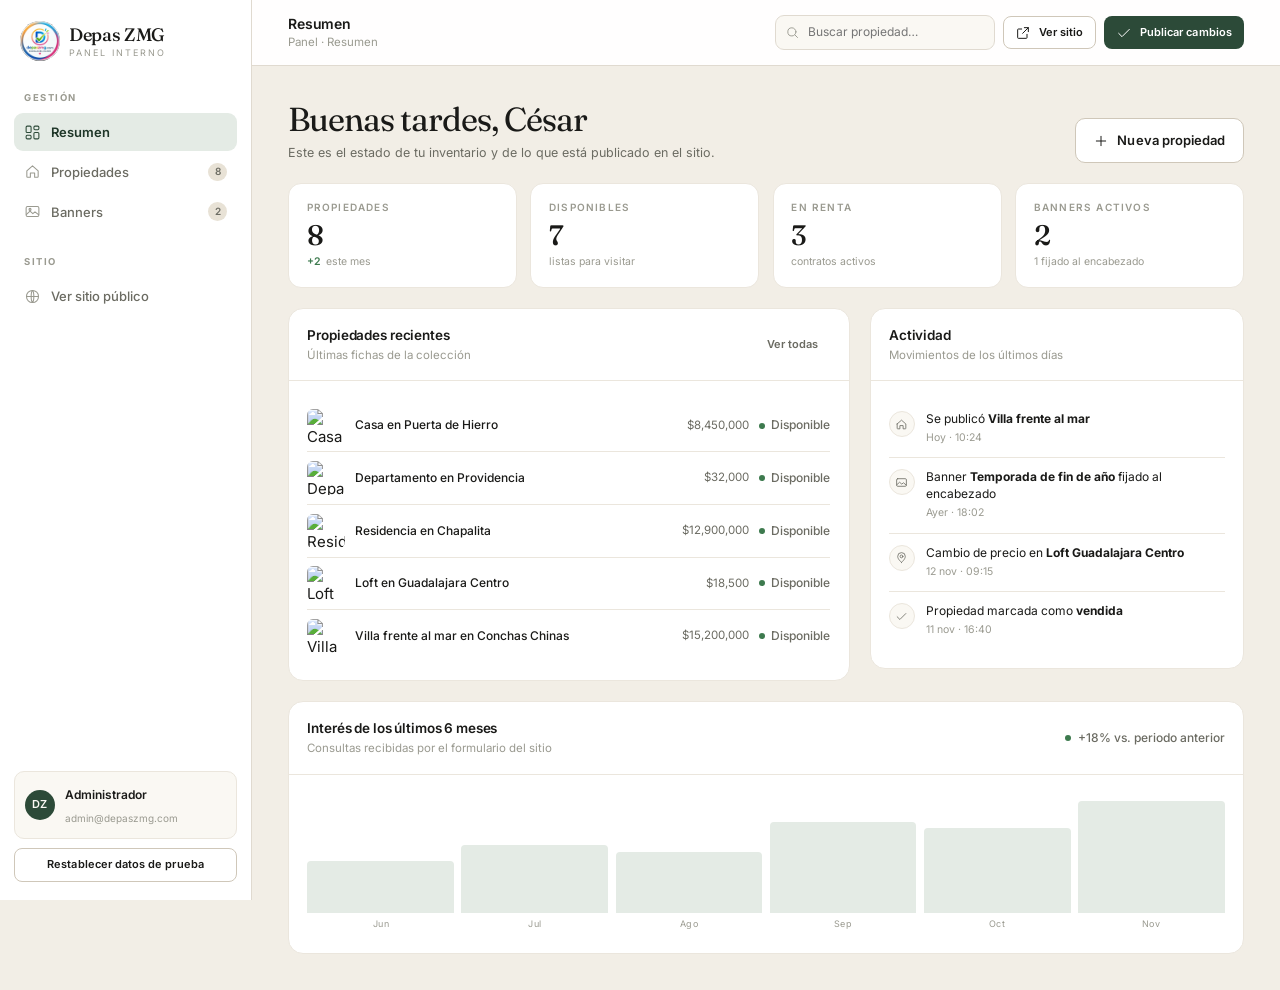
==== commit 2c090849: "Corrige iniciales de marca en avatar de asesor y sidebar" ====
--- a/admin.html
+++ b/admin.html
@@ -63,7 +63,7 @@
 
     <div class="sidebar__foot">
       <div class="sidebar__user">
-        <span class="sidebar__user-avatar">CN</span>
+        <span class="sidebar__user-avatar">DZ</span>
         <span>
           <span class="sidebar__user-name">Administrador</span>
           <span class="sidebar__user-mail">admin@depaszmg.com</span>
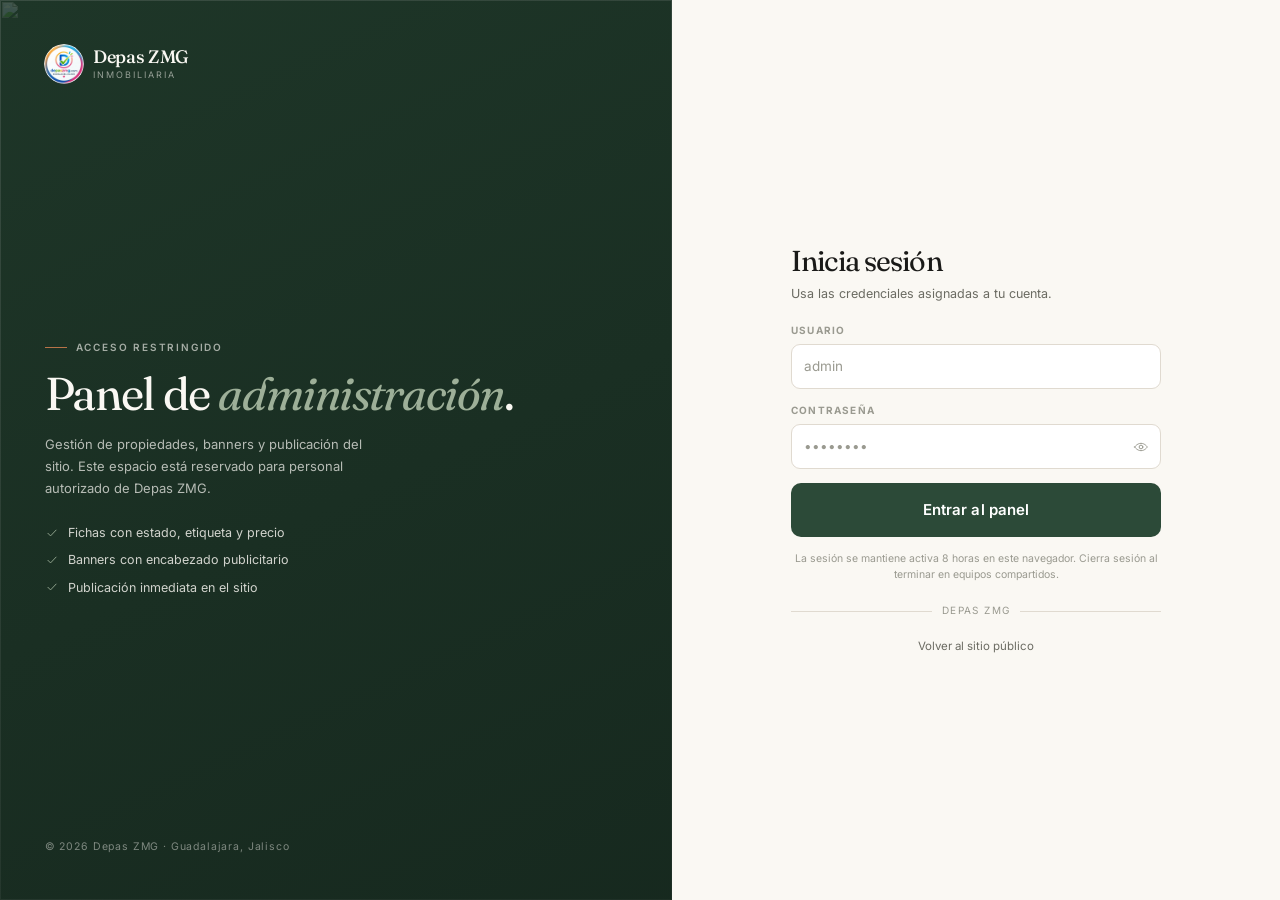
==== commit 289eb35c: "Protege el panel de administracion con usuario y contrasena - login.html: pantalla de acceso propia " ====
--- a/admin.html
+++ b/admin.html
@@ -14,8 +14,31 @@
 
   <link rel="stylesheet" href="src/styles/design-system.css">
   <link rel="stylesheet" href="src/styles/components.css">
+
+  <script>
+    /* Guardia de acceso: sin sesión válida no se renderiza el panel. */
+    (function () {
+      var ok = false;
+      try {
+        var session = JSON.parse(sessionStorage.getItem('depas-zmg.auth.v2') || 'null');
+        ok = !!(session && session.exp && session.exp > Date.now());
+      } catch (err) {
+        ok = false;
+      }
+      if (!ok) {
+        location.replace('login.html?next=admin.html');
+        return;
+      }
+      document.documentElement.className += ' auth-pending';
+      setTimeout(function () {
+        if (!document.documentElement.classList.contains('auth-ok')) {
+          location.replace('login.html?next=admin.html');
+        }
+      }, 6000);
+    })();
+  </script>
 </head>
-<body class="admin-body">
+<body class="admin-body" data-page="admin">
 
 <div class="admin" id="admin">
   <button class="sidebar-scrim" id="sidebar-scrim" type="button" aria-label="Cerrar menú"></button>
@@ -70,6 +93,10 @@
         </span>
       </div>
       <button class="btn btn--outline btn--sm btn--block" type="button" id="reset-data">Restablecer datos de prueba</button>
+      <button class="btn btn--ghost btn--sm btn--block" type="button" id="logout-btn">
+        <svg class="ico" viewBox="0 0 24 24" fill="none" stroke="currentColor" stroke-linecap="round" stroke-linejoin="round"><path d="M14 4h4a1.5 1.5 0 0 1 1.5 1.5v13A1.5 1.5 0 0 1 18 20h-4"/><path d="M10 8l-4 4 4 4"/><path d="M6 12h9"/></svg>
+        Cerrar sesión
+      </button>
     </div>
   </aside>
 
@@ -455,6 +482,7 @@
 <div class="toast-stack" id="toasts" aria-live="polite"></div>
 
 <script src="src/js/store.js"></script>
+<script src="src/js/auth.js"></script>
 <script src="src/js/admin.js"></script>
 </body>
 </html>
--- a/src/styles/components.css
+++ b/src/styles/components.css
@@ -23,6 +23,8 @@
 }
 .btn:active { transform: translateY(1px); }
 .btn:focus-visible { outline: 2px solid var(--forest); outline-offset: 2px; }
+.btn:disabled, .btn[disabled] { opacity: 0.55; cursor: not-allowed; }
+.btn:disabled:active { transform: none; }
 
 .btn--primary { background: var(--forest); color: #fff; }
 .btn--primary:hover { background: var(--forest-deep); }
@@ -1439,6 +1441,187 @@
   letter-spacing: 0.04em;
 }
 .chart-wrap { padding-bottom: 1.35rem; }
+
+/* ==================== AUTH / LOGIN ==================== */
+html.auth-pending body { visibility: hidden; }
+
+.auth {
+  display: grid;
+  grid-template-columns: minmax(0, 1.05fr) minmax(0, 0.95fr);
+  min-height: 100vh;
+}
+.auth__aside {
+  position: relative;
+  overflow: hidden;
+  background: var(--forest-deep);
+  color: var(--paper);
+  display: flex;
+  padding: clamp(1.75rem, 3.5vw, 3rem);
+}
+.auth__photo {
+  position: absolute;
+  inset: 0;
+  width: 100%;
+  height: 100%;
+  object-fit: cover;
+  opacity: 0.62;
+}
+.auth__veil {
+  position: absolute;
+  inset: 0;
+  background: linear-gradient(155deg, rgba(30, 54, 40, 0.72), rgba(22, 40, 30, 0.92));
+}
+.auth__aside-inner {
+  position: relative;
+  z-index: 1;
+  display: flex;
+  flex-direction: column;
+  justify-content: space-between;
+  gap: 2.5rem;
+  width: 100%;
+}
+.auth__eyebrow {
+  display: inline-flex;
+  align-items: center;
+  gap: 0.55rem;
+  font-size: 10px;
+  letter-spacing: 0.18em;
+  text-transform: uppercase;
+  color: rgba(250, 248, 243, 0.62);
+  font-weight: 600;
+}
+.auth__eyebrow::before {
+  content: "";
+  width: 22px;
+  height: 1px;
+  background: var(--copper);
+}
+.auth__title {
+  font-family: var(--font-display);
+  font-size: clamp(2rem, 3.6vw, 3.1rem);
+  font-weight: 400;
+  letter-spacing: -0.03em;
+  line-height: 1.02;
+  margin-top: 0.9rem;
+  color: var(--paper);
+  text-wrap: balance;
+}
+.auth__title em { font-style: italic; color: var(--sage); }
+.auth__lead {
+  margin-top: 1rem;
+  font-size: 13px;
+  line-height: 1.7;
+  color: rgba(250, 248, 243, 0.7);
+  max-width: 40ch;
+}
+.auth__list {
+  display: flex;
+  flex-direction: column;
+  gap: 0.5rem;
+  margin-top: 1.5rem;
+  padding: 0;
+  list-style: none;
+}
+.auth__list li {
+  display: flex;
+  align-items: center;
+  gap: 0.55rem;
+  font-size: 12.5px;
+  color: rgba(250, 248, 243, 0.82);
+}
+.auth__list .ico { width: 14px; height: 14px; color: var(--sage); }
+.auth__aside-foot {
+  font-size: 10.5px;
+  letter-spacing: 0.08em;
+  color: rgba(250, 248, 243, 0.45);
+}
+
+.auth__panel {
+  display: grid;
+  place-items: center;
+  padding: clamp(1.75rem, 4vw, 3.5rem);
+  background: var(--paper);
+}
+.auth__form {
+  width: min(370px, 100%);
+  display: flex;
+  flex-direction: column;
+  gap: 0.85rem;
+}
+.auth__form-head { margin-bottom: 0.35rem; }
+.auth__form-title {
+  font-family: var(--font-display);
+  font-size: 1.8rem;
+  font-weight: 400;
+  letter-spacing: -0.03em;
+}
+.auth__form-sub { font-size: 12.5px; color: var(--ink-muted); margin-top: 0.35rem; }
+.auth__form .input { padding-block: 0.7rem; font-size: 13.5px; }
+.auth__pass { position: relative; display: block; }
+.auth__pass .input { padding-right: 2.6rem; }
+.auth__eye {
+  position: absolute;
+  right: 0.3rem;
+  top: 50%;
+  transform: translateY(-50%);
+  width: 30px;
+  height: 30px;
+  border-radius: 7px;
+  display: grid;
+  place-items: center;
+  color: var(--ink-faint);
+  transition: color var(--dur-fast) ease, background var(--dur-fast) ease;
+}
+.auth__eye:hover { color: var(--ink); background: var(--paper-alt); }
+.auth__eye.is-on { color: var(--forest); }
+.auth__eye .ico { width: 16px; height: 16px; }
+
+.auth__notice {
+  font-size: 12px;
+  line-height: 1.5;
+  padding: 0.6rem 0.7rem;
+  border-radius: 9px;
+  border: 1px solid transparent;
+}
+.auth__notice--error { background: var(--alert-tint); border-color: #e2bdb5; color: #8c3728; }
+.auth__notice--notice { background: var(--forest-tint); border-color: #c9d8cc; color: var(--forest-deep); }
+.auth__hint {
+  font-size: 10.5px;
+  color: var(--ink-faint);
+  line-height: 1.6;
+  text-align: center;
+}
+.auth__rule {
+  display: flex;
+  align-items: center;
+  gap: 0.6rem;
+  font-size: 10px;
+  letter-spacing: 0.14em;
+  text-transform: uppercase;
+  color: var(--ink-faint);
+  margin: 0.35rem 0;
+}
+.auth__rule::before,
+.auth__rule::after { content: ""; height: 1px; flex: 1; background: var(--line); }
+.auth__back {
+  font-size: 11.5px;
+  color: var(--ink-muted);
+  text-align: center;
+  transition: color var(--dur-fast) ease;
+}
+.auth__back:hover { color: var(--ink); }
+
+.brand--light .brand__name { color: var(--paper); }
+.brand--light .brand__sub { color: rgba(250, 248, 243, 0.55); }
+
+@media (max-width: 900px) {
+  .auth { grid-template-columns: 1fr; }
+  .auth__aside { padding: 1.5rem; }
+  .auth__aside-inner { gap: 1.25rem; }
+  .auth__title { font-size: clamp(1.6rem, 6vw, 2.1rem); }
+  .auth__lead, .auth__list, .auth__aside-foot { display: none; }
+  .auth__panel { padding-block: 2rem 2.5rem; }
+}
 
 /* ==================== RESPONSIVE ==================== */
 @media (max-width: 1240px) {
